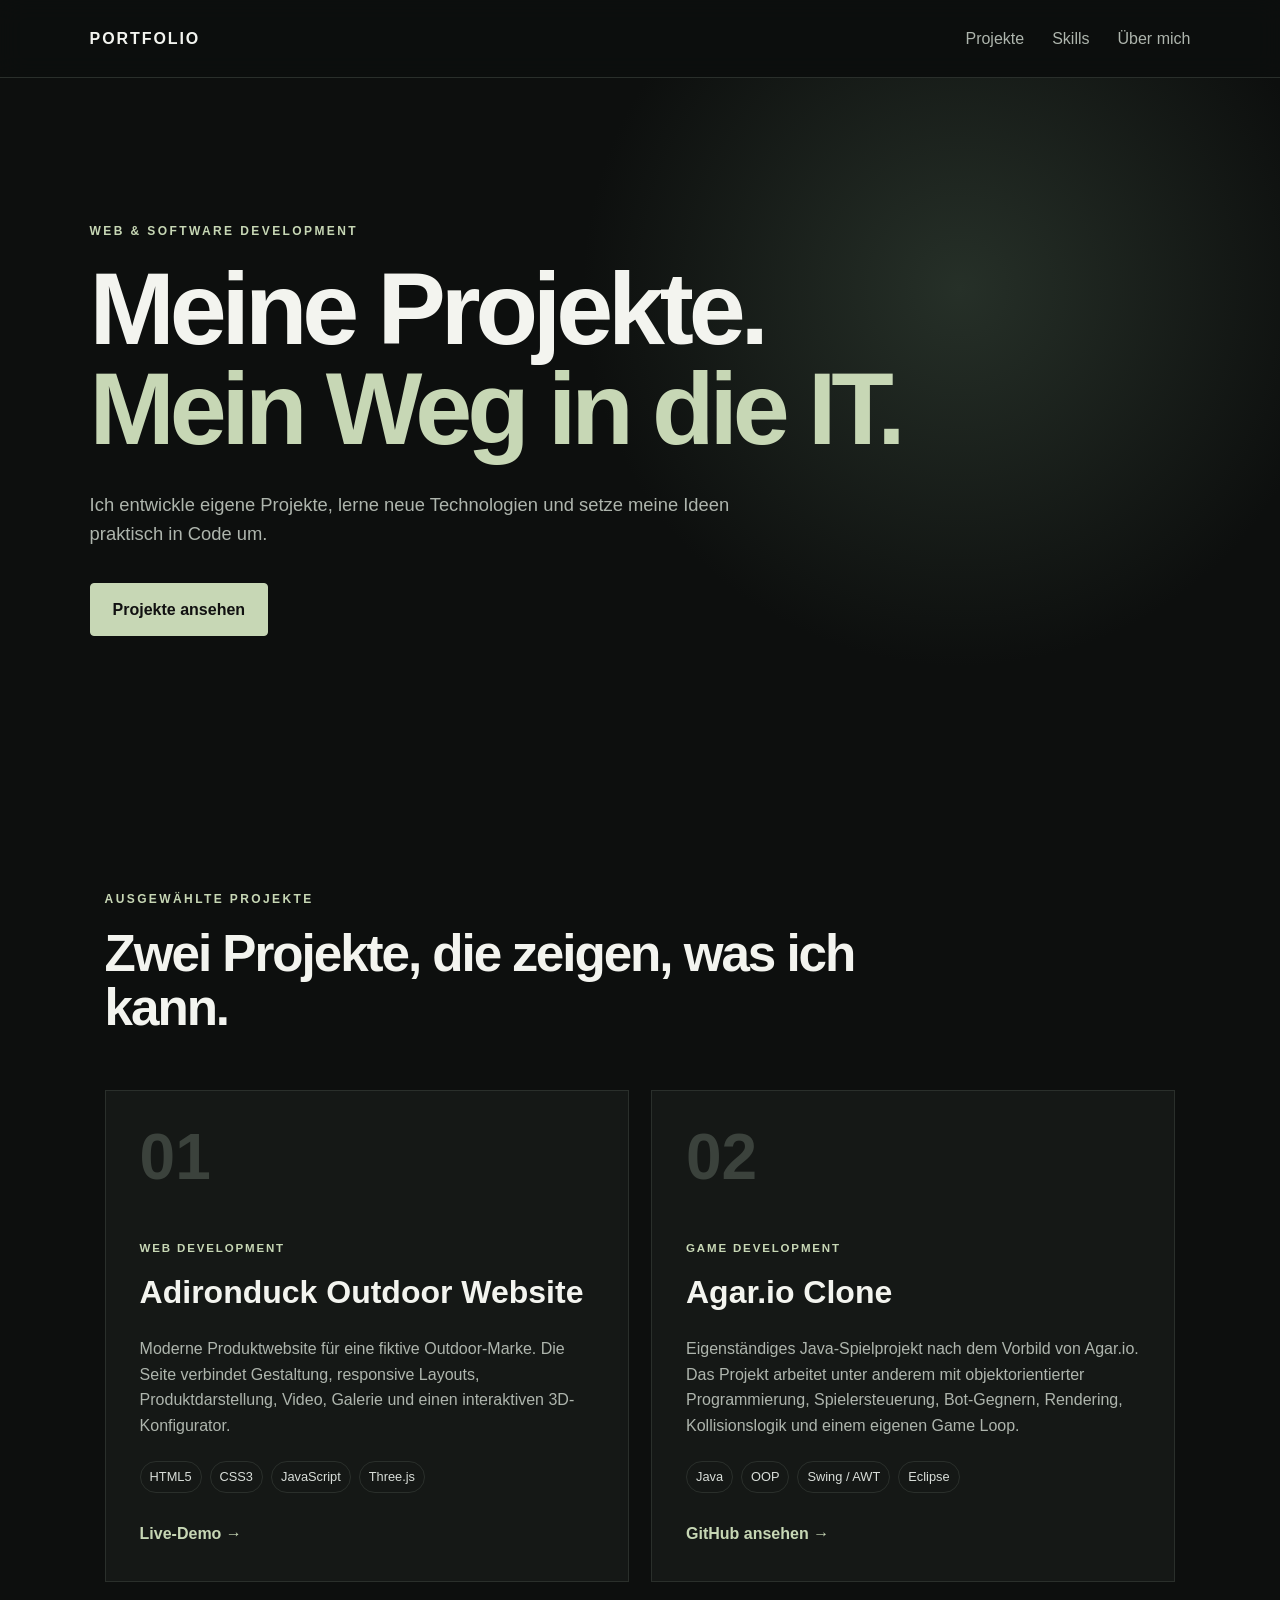
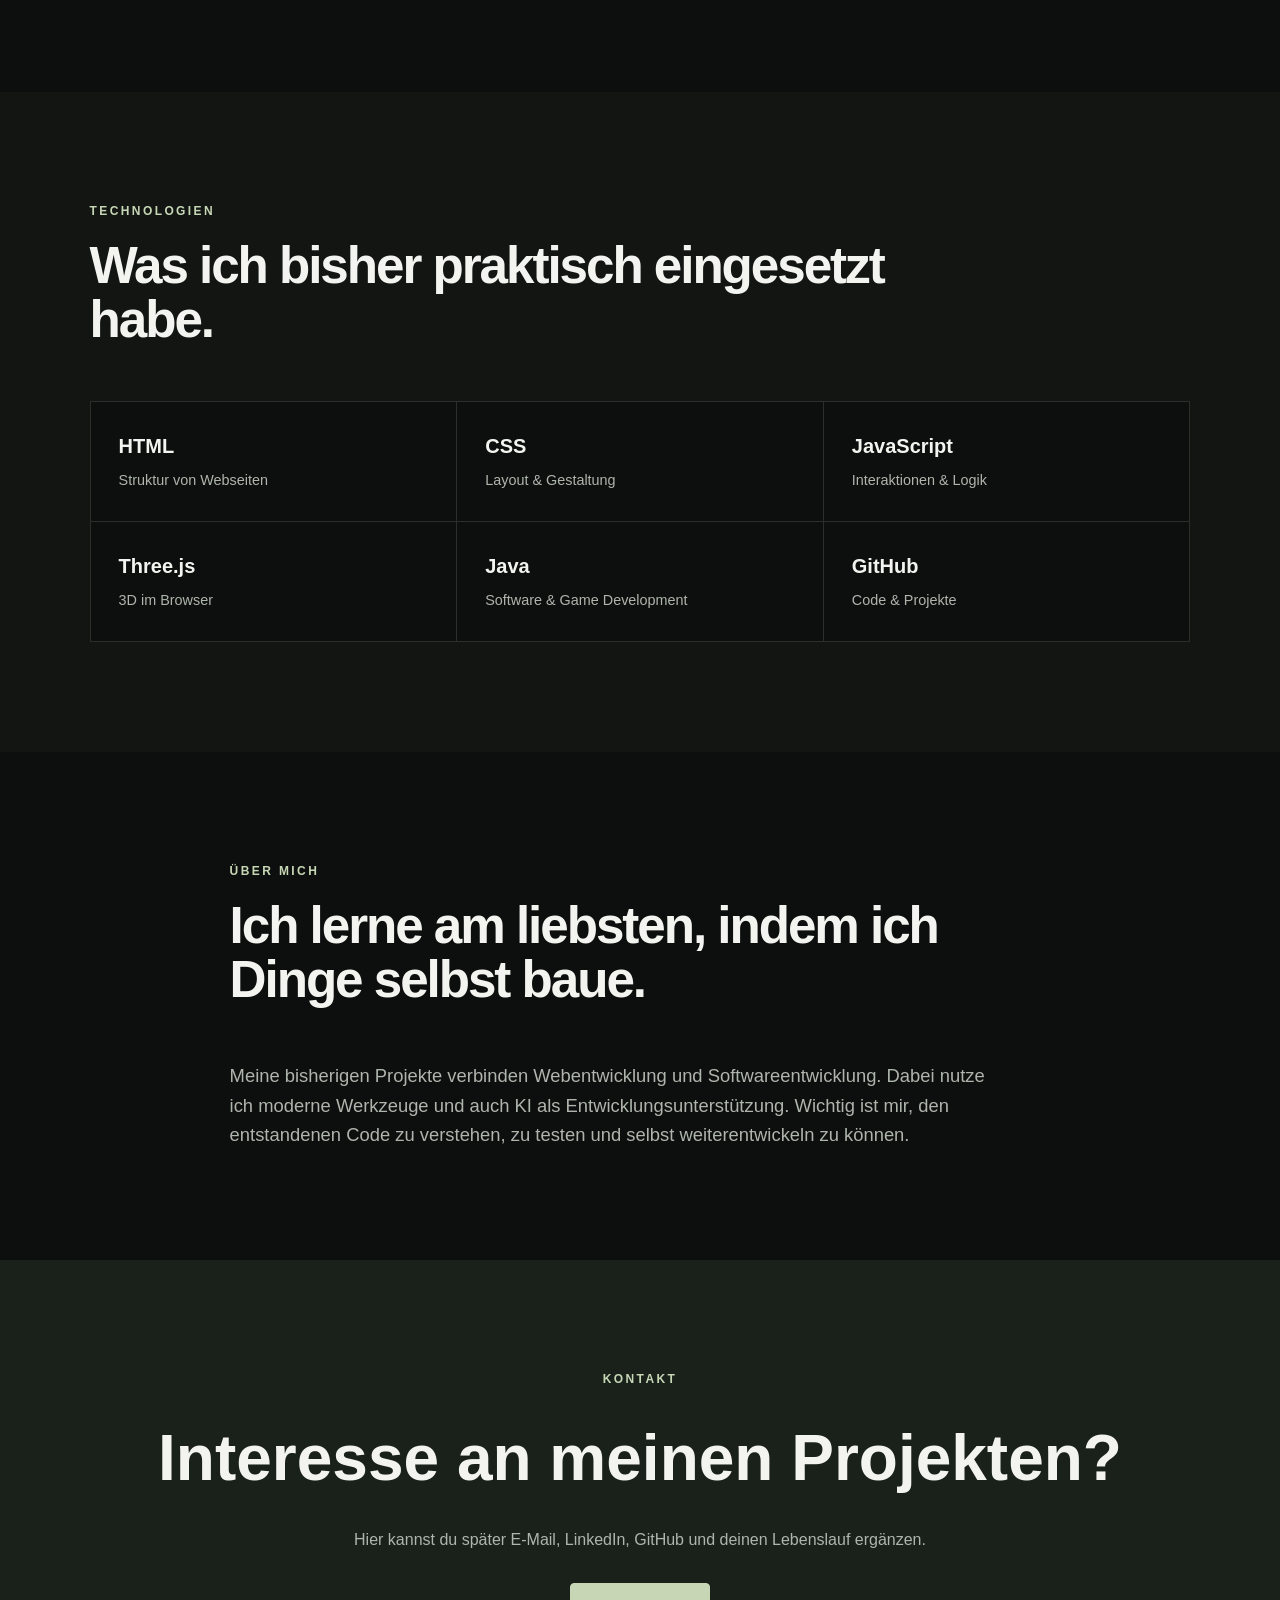
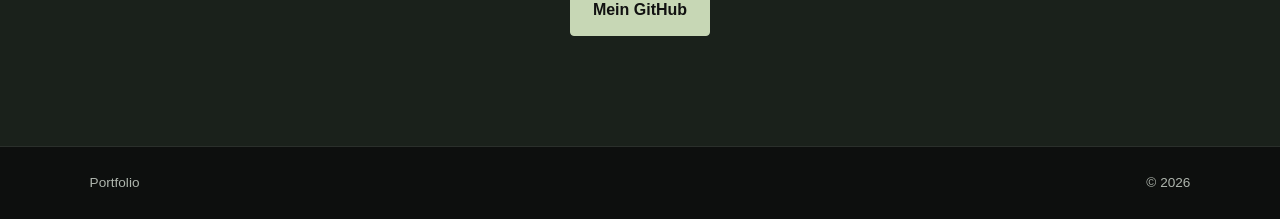
==== index.html @ c7267f71 "Update index.html" ====
<!DOCTYPE html>
<html lang="de">
<head>
<meta charset="UTF-8">
<meta name="viewport" content="width=device-width, initial-scale=1.0">
<title>Portfolio | Web & Software Development</title>
<link rel="stylesheet" href="assets/style.css">
</head>
<body>
<header class="nav">
<a class="logo" href="#">PORTFOLIO</a>
<nav><a href="#projekte">Projekte</a><a href="#skills">Skills</a><a href="#ueber-mich">Über mich</a></nav>
</header>
<main>
<section class="hero">
<div class="hero-inner">
<p class="eyebrow">WEB & SOFTWARE DEVELOPMENT</p>
<h1>Meine Projekte.<br><span>Mein Weg in die IT.</span></h1>
<p class="intro">Ich entwickle eigene Projekte, lerne neue Technologien und setze meine Ideen praktisch in Code um.</p>
<a class="button" href="#projekte">Projekte ansehen</a>
</div>
</section>

<section id="projekte" class="section">
<p class="eyebrow">AUSGEWÄHLTE PROJEKTE</p>
<h2>Zwei Projekte, die zeigen, was ich kann.</h2>
<div class="projects">
<article class="project">
<div class="project-number">01</div>
<div class="project-content">
<p class="tag">WEB DEVELOPMENT</p>
<h3>Adironduck Outdoor Website</h3>
<p>Moderne Produktwebsite für eine fiktive Outdoor-Marke. Die Seite verbindet Gestaltung, responsive Layouts, Produktdarstellung, Video, Galerie und einen interaktiven 3D-Konfigurator.</p>
<div class="tech"><span>HTML5</span><span>CSS3</span><span>JavaScript</span><span>Three.js</span></div>
<a class="text-link" href="https://prograninogit.github.io/adirondack-site/" target="_blank" rel="noopener">Live-Demo →</a>
</div>
</article>

<article class="project">
<div class="project-number">02</div>
<div class="project-content">
<p class="tag">GAME DEVELOPMENT</p>
<h3>Agar.io Clone</h3>
<p>Eigenständiges Java-Spielprojekt nach dem Vorbild von Agar.io. Das Projekt arbeitet unter anderem mit objektorientierter Programmierung, Spielersteuerung, Bot-Gegnern, Rendering, Kollisionslogik und einem eigenen Game Loop.</p>
<div class="tech"><span>Java</span><span>OOP</span><span>Swing / AWT</span><span>Eclipse</span></div>
<a class="text-link" href="https://github.com/PrograNinoGit/Agar.io-KLon" target="_blank" rel="noopener">GitHub ansehen →</a>
</div>
</article>
</div>
</section>

<section id="skills" class="section light">
<p class="eyebrow">TECHNOLOGIEN</p>
<h2>Was ich bisher praktisch eingesetzt habe.</h2>
<div class="skills">
<div><strong>HTML</strong><span>Struktur von Webseiten</span></div>
<div><strong>CSS</strong><span>Layout & Gestaltung</span></div>
<div><strong>JavaScript</strong><span>Interaktionen & Logik</span></div>
<div><strong>Three.js</strong><span>3D im Browser</span></div>
<div><strong>Java</strong><span>Software & Game Development</span></div>
<div><strong>GitHub</strong><span>Code & Projekte</span></div>
</div>
</section>

<section id="ueber-mich" class="section about">
<p class="eyebrow">ÜBER MICH</p>
<h2>Ich lerne am liebsten, indem ich Dinge selbst baue.</h2>
<p>Meine bisherigen Projekte verbinden Webentwicklung und Softwareentwicklung. Dabei nutze ich moderne Werkzeuge und auch KI als Entwicklungsunterstützung. Wichtig ist mir, den entstandenen Code zu verstehen, zu testen und selbst weiterentwickeln zu können.</p>
</section>

<section class="contact">
<p class="eyebrow">KONTAKT</p>
<h2>Interesse an meinen Projekten?</h2>
<p>Hier kannst du später E-Mail, LinkedIn, GitHub und deinen Lebenslauf ergänzen.</p>
<a class="button" href="https://github.com/PrograNinoGit/Agar.io-KLon" target="_blank" rel="noopener">Mein GitHub</a>
</section>
</main>
<footer><span>Portfolio</span><span>© 2026</span></footer>
</body>
</html>
---- assets/style.css ----
*{box-sizing:border-box;margin:0;padding:0}
:root{--bg:#0d0f0e;--card:#151816;--text:#f3f4ef;--muted:#aeb5ad;--line:#2a2f2b;--accent:#c7d7b5}
html{scroll-behavior:smooth}body{font-family:Arial,sans-serif;background:var(--bg);color:var(--text);line-height:1.6}a{color:inherit;text-decoration:none}
.nav{height:78px;padding:0 7%;display:flex;align-items:center;justify-content:space-between;border-bottom:1px solid var(--line);position:sticky;top:0;background:rgba(13,15,14,.92);backdrop-filter:blur(12px);z-index:10}.logo{font-weight:800;letter-spacing:.12em}.nav nav{display:flex;gap:28px;color:var(--muted)}.nav nav a:hover{color:var(--text)}
.hero{min-height:78vh;display:flex;align-items:center;padding:100px 7%;background:radial-gradient(circle at 75% 30%,#263028 0,transparent 35%),var(--bg)}.hero-inner{max-width:900px}.eyebrow{font-size:.75rem;letter-spacing:.2em;color:var(--accent);font-weight:700;margin-bottom:18px}
h1{font-size:clamp(3rem,8vw,7rem);line-height:.98;letter-spacing:-.05em;margin-bottom:30px}h1 span{color:var(--accent)}.intro{max-width:650px;color:var(--muted);font-size:1.15rem;margin-bottom:34px}.button{display:inline-block;padding:13px 22px;border:1px solid var(--accent);background:var(--accent);color:#111;font-weight:700;border-radius:4px}.button:hover{opacity:.88}
.section{padding:110px 7%;max-width:1250px;margin:auto}.section h2{font-size:clamp(2rem,4vw,3.8rem);line-height:1.05;letter-spacing:-.04em;max-width:850px;margin-bottom:55px}.projects{display:grid;grid-template-columns:1fr 1fr;gap:22px}
.project{background:var(--card);border:1px solid var(--line);padding:34px;min-height:440px;display:flex;flex-direction:column;justify-content:space-between}.project:hover{border-color:#586057}.project-number{font-size:4rem;font-weight:800;color:#3b423c;line-height:1}.project-content{margin-top:50px}.tag{font-size:.72rem;letter-spacing:.16em;color:var(--accent);font-weight:700;margin-bottom:10px}.project h3{font-size:2rem;margin-bottom:18px}.project p:not(.tag){color:var(--muted);margin-bottom:22px}.tech{display:flex;flex-wrap:wrap;gap:8px;margin-bottom:28px}.tech span{border:1px solid var(--line);padding:5px 9px;border-radius:20px;font-size:.8rem;color:#d9ded9}.text-link{font-weight:700;color:var(--accent)}
.light{background:#121512;max-width:none;padding-left:7%;padding-right:7%}.skills{display:grid;grid-template-columns:repeat(3,1fr);gap:1px;background:var(--line);border:1px solid var(--line)}.skills div{background:var(--bg);padding:28px}.skills strong{display:block;font-size:1.25rem;margin-bottom:5px}.skills span{color:var(--muted);font-size:.9rem}
.about{max-width:1000px}.about p:last-child{color:var(--muted);font-size:1.15rem;max-width:780px}.contact{text-align:center;padding:110px 7%;background:#1a211b}.contact h2{font-size:clamp(2.2rem,5vw,4.5rem);margin-bottom:18px}.contact p:not(.eyebrow){color:var(--muted);margin-bottom:30px}footer{padding:25px 7%;border-top:1px solid var(--line);display:flex;justify-content:space-between;color:var(--muted);font-size:.85rem}
@media(max-width:800px){.nav{padding:0 5%}.nav nav{gap:14px;font-size:.8rem}.hero,.section{padding-left:5%;padding-right:5%}.projects{grid-template-columns:1fr}.skills{grid-template-columns:1fr}.project{min-height:auto}.project-content{margin-top:30px}}
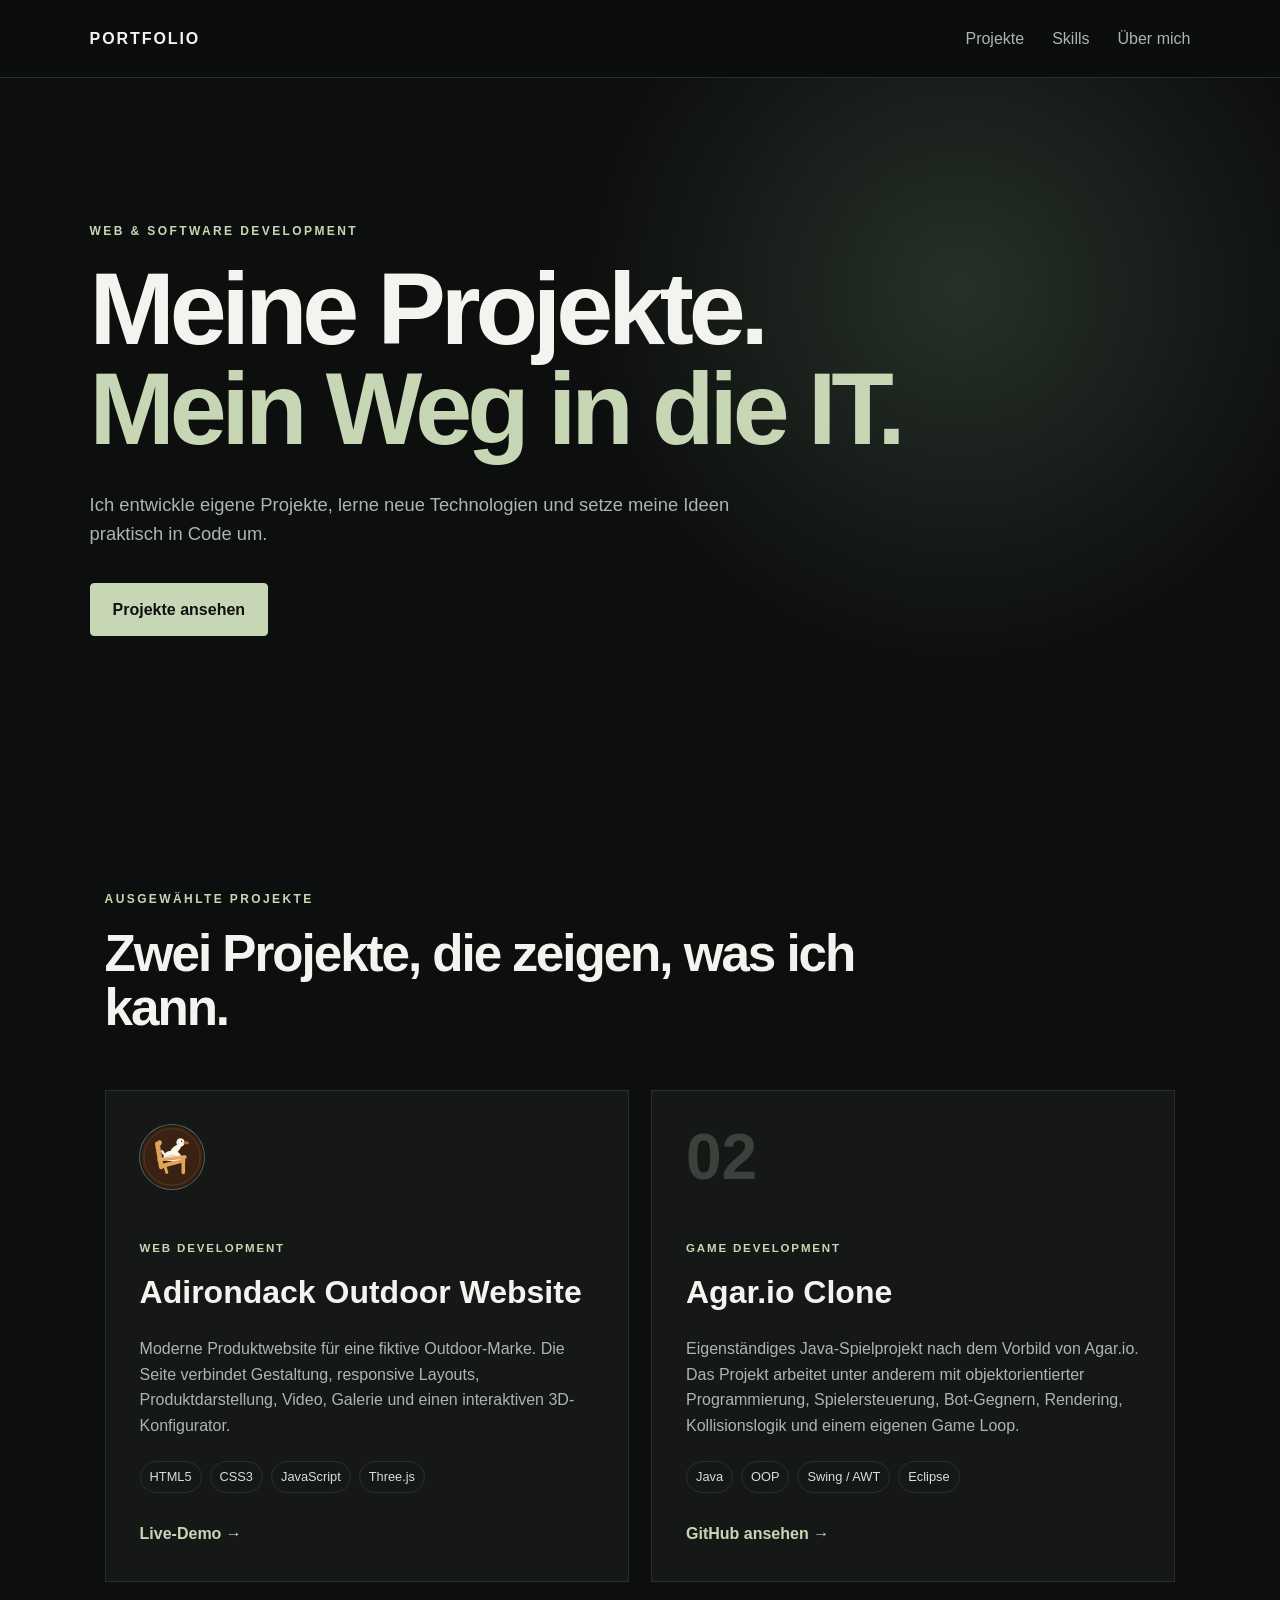
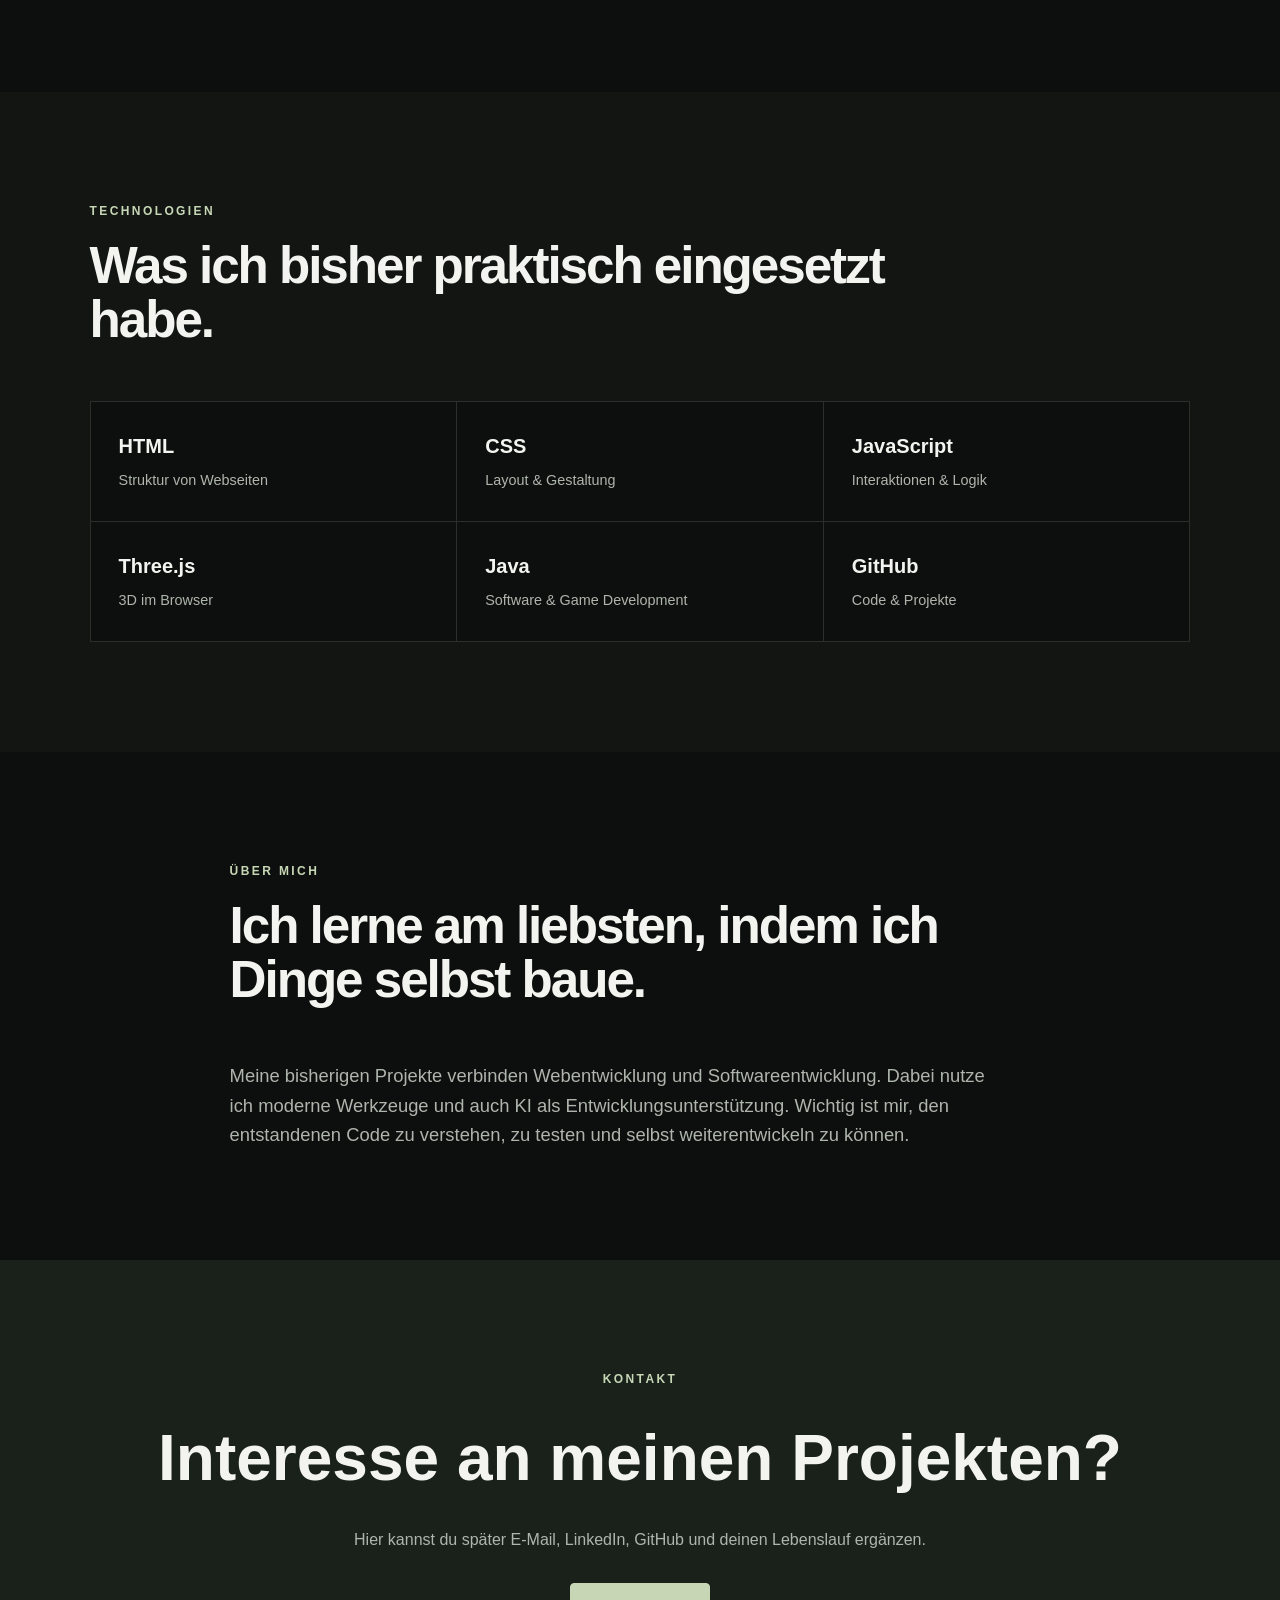
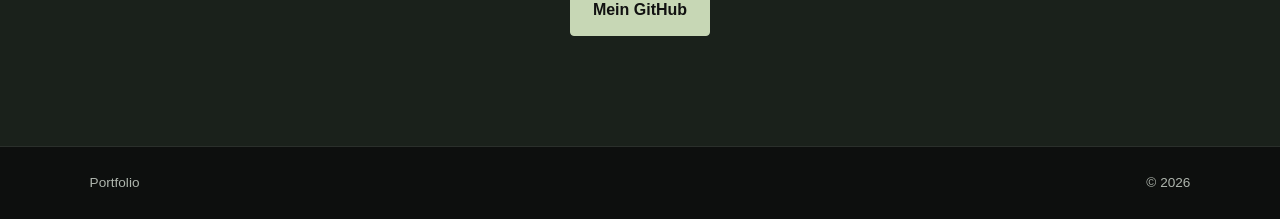
==== commit 16d0faf1: "Html anpassung fürs Logo" ====
--- a/index.html
+++ b/index.html
@@ -26,10 +26,10 @@
 <h2>Zwei Projekte, die zeigen, was ich kann.</h2>
 <div class="projects">
 <article class="project">
-<div class="project-number">01</div>
+<div class="project-number"><img src="assets/logo-icon.svg" alt="Adironduck Logo" width="64" height="64"></div>
 <div class="project-content">
 <p class="tag">WEB DEVELOPMENT</p>
-<h3>Adironduck Outdoor Website</h3>
+<h3>Adirondack Outdoor Website</h3>
 <p>Moderne Produktwebsite für eine fiktive Outdoor-Marke. Die Seite verbindet Gestaltung, responsive Layouts, Produktdarstellung, Video, Galerie und einen interaktiven 3D-Konfigurator.</p>
 <div class="tech"><span>HTML5</span><span>CSS3</span><span>JavaScript</span><span>Three.js</span></div>
 <a class="text-link" href="https://prograninogit.github.io/adirondack-site/" target="_blank" rel="noopener">Live-Demo →</a>
@@ -77,4 +77,4 @@
 </main>
 <footer><span>Portfolio</span><span>© 2026</span></footer>
 </body>
-</html>
+</html>
--- a/assets/style.css
+++ b/assets/style.css
@@ -8,4 +8,12 @@
 .project{background:var(--card);border:1px solid var(--line);padding:34px;min-height:440px;display:flex;flex-direction:column;justify-content:space-between}.project:hover{border-color:#586057}.project-number{font-size:4rem;font-weight:800;color:#3b423c;line-height:1}.project-content{margin-top:50px}.tag{font-size:.72rem;letter-spacing:.16em;color:var(--accent);font-weight:700;margin-bottom:10px}.project h3{font-size:2rem;margin-bottom:18px}.project p:not(.tag){color:var(--muted);margin-bottom:22px}.tech{display:flex;flex-wrap:wrap;gap:8px;margin-bottom:28px}.tech span{border:1px solid var(--line);padding:5px 9px;border-radius:20px;font-size:.8rem;color:#d9ded9}.text-link{font-weight:700;color:var(--accent)}
 .light{background:#121512;max-width:none;padding-left:7%;padding-right:7%}.skills{display:grid;grid-template-columns:repeat(3,1fr);gap:1px;background:var(--line);border:1px solid var(--line)}.skills div{background:var(--bg);padding:28px}.skills strong{display:block;font-size:1.25rem;margin-bottom:5px}.skills span{color:var(--muted);font-size:.9rem}
 .about{max-width:1000px}.about p:last-child{color:var(--muted);font-size:1.15rem;max-width:780px}.contact{text-align:center;padding:110px 7%;background:#1a211b}.contact h2{font-size:clamp(2.2rem,5vw,4.5rem);margin-bottom:18px}.contact p:not(.eyebrow){color:var(--muted);margin-bottom:30px}footer{padding:25px 7%;border-top:1px solid var(--line);display:flex;justify-content:space-between;color:var(--muted);font-size:.85rem}
-@media(max-width:800px){.nav{padding:0 5%}.nav nav{gap:14px;font-size:.8rem}.hero,.section{padding-left:5%;padding-right:5%}.projects{grid-template-columns:1fr}.skills{grid-template-columns:1fr}.project{min-height:auto}.project-content{margin-top:30px}}+@media(max-width:800px){.nav{padding:0 5%}.nav nav{gap:14px;font-size:.8rem}.hero,.section{padding-left:5%;padding-right:5%}.projects{grid-template-columns:1fr}.skills{grid-template-columns:1fr}.project{min-height:auto}.project-content{margin-top:30px}}.project-number img{
+  display:block;
+  width:64px;
+  height:64px;
+  border-radius:50%;
+  box-shadow:0 0 0 1px #586057;   /* feine Kontur, damit das braune Rund auf dem dunklen Grund nicht verschwindet */
+  transition:transform .3s ease;
+}
+.project:hover .project-number img{transform:scale(1.06)}
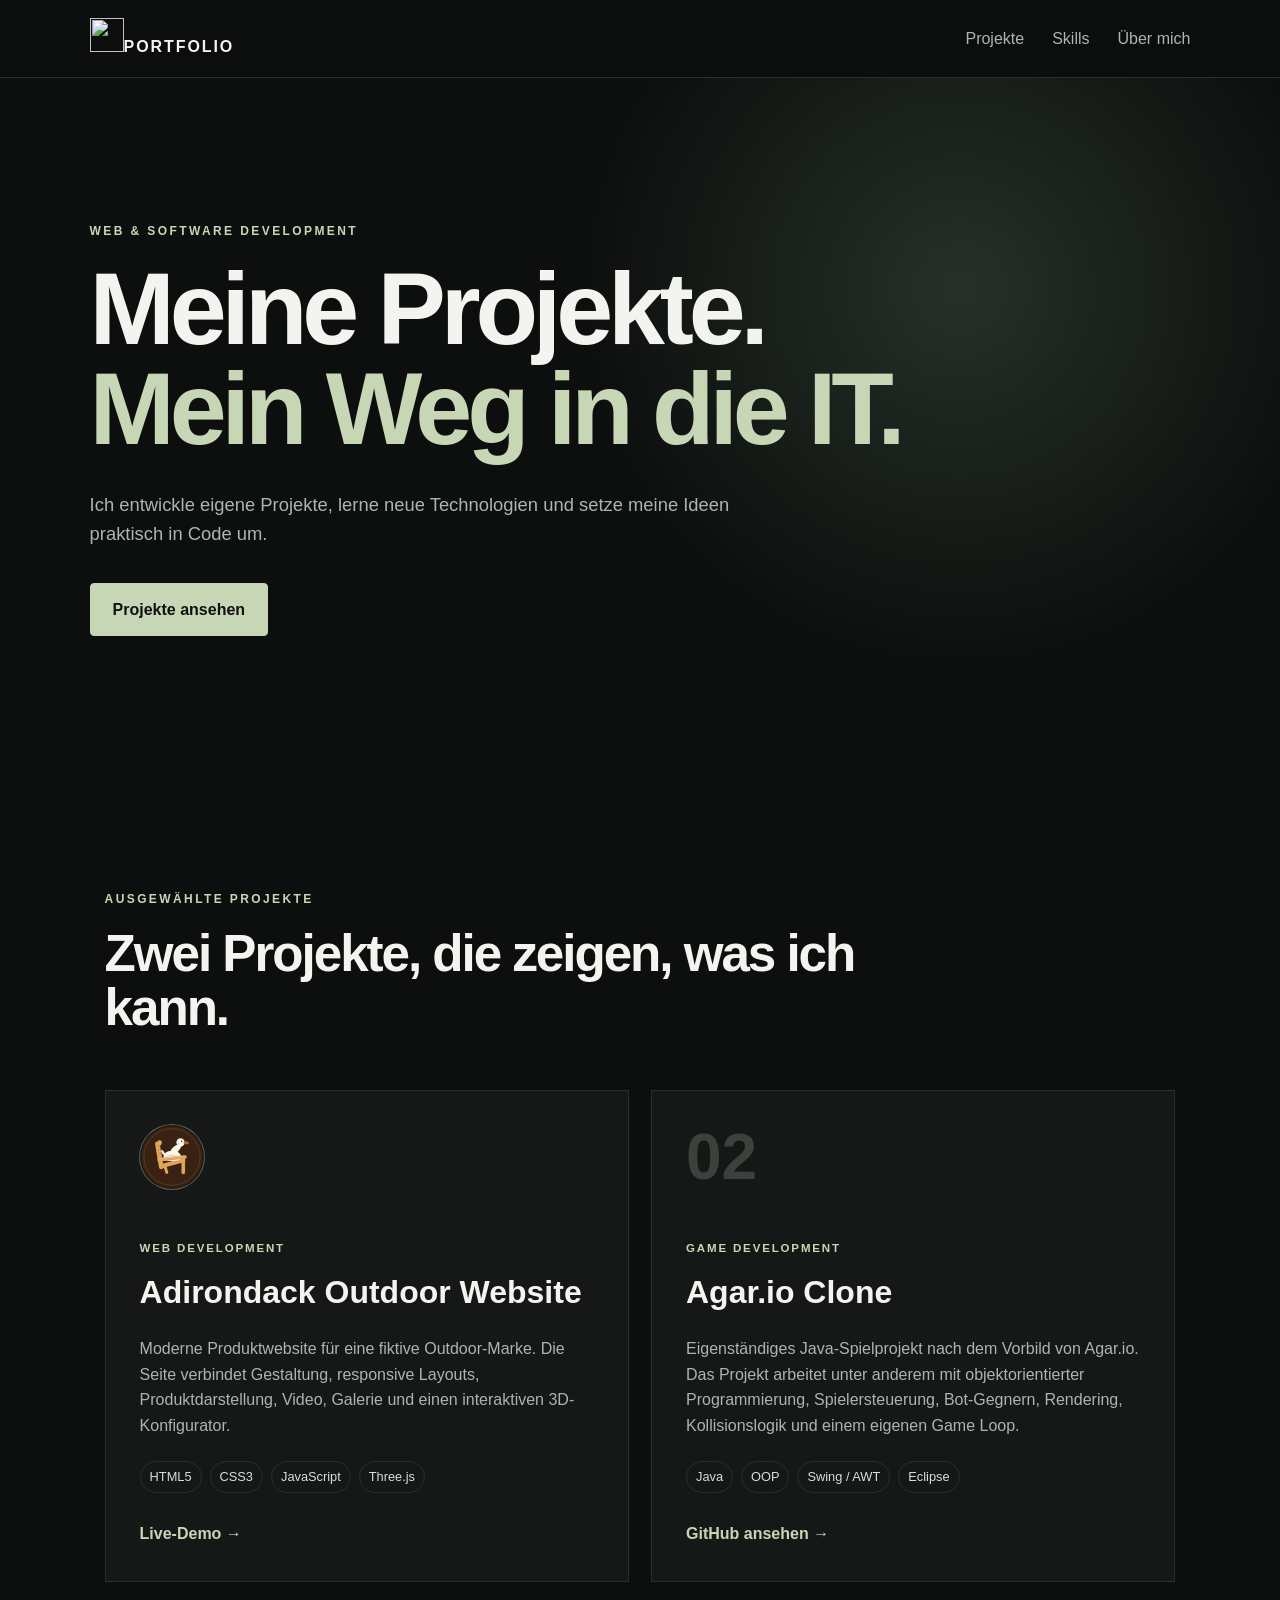
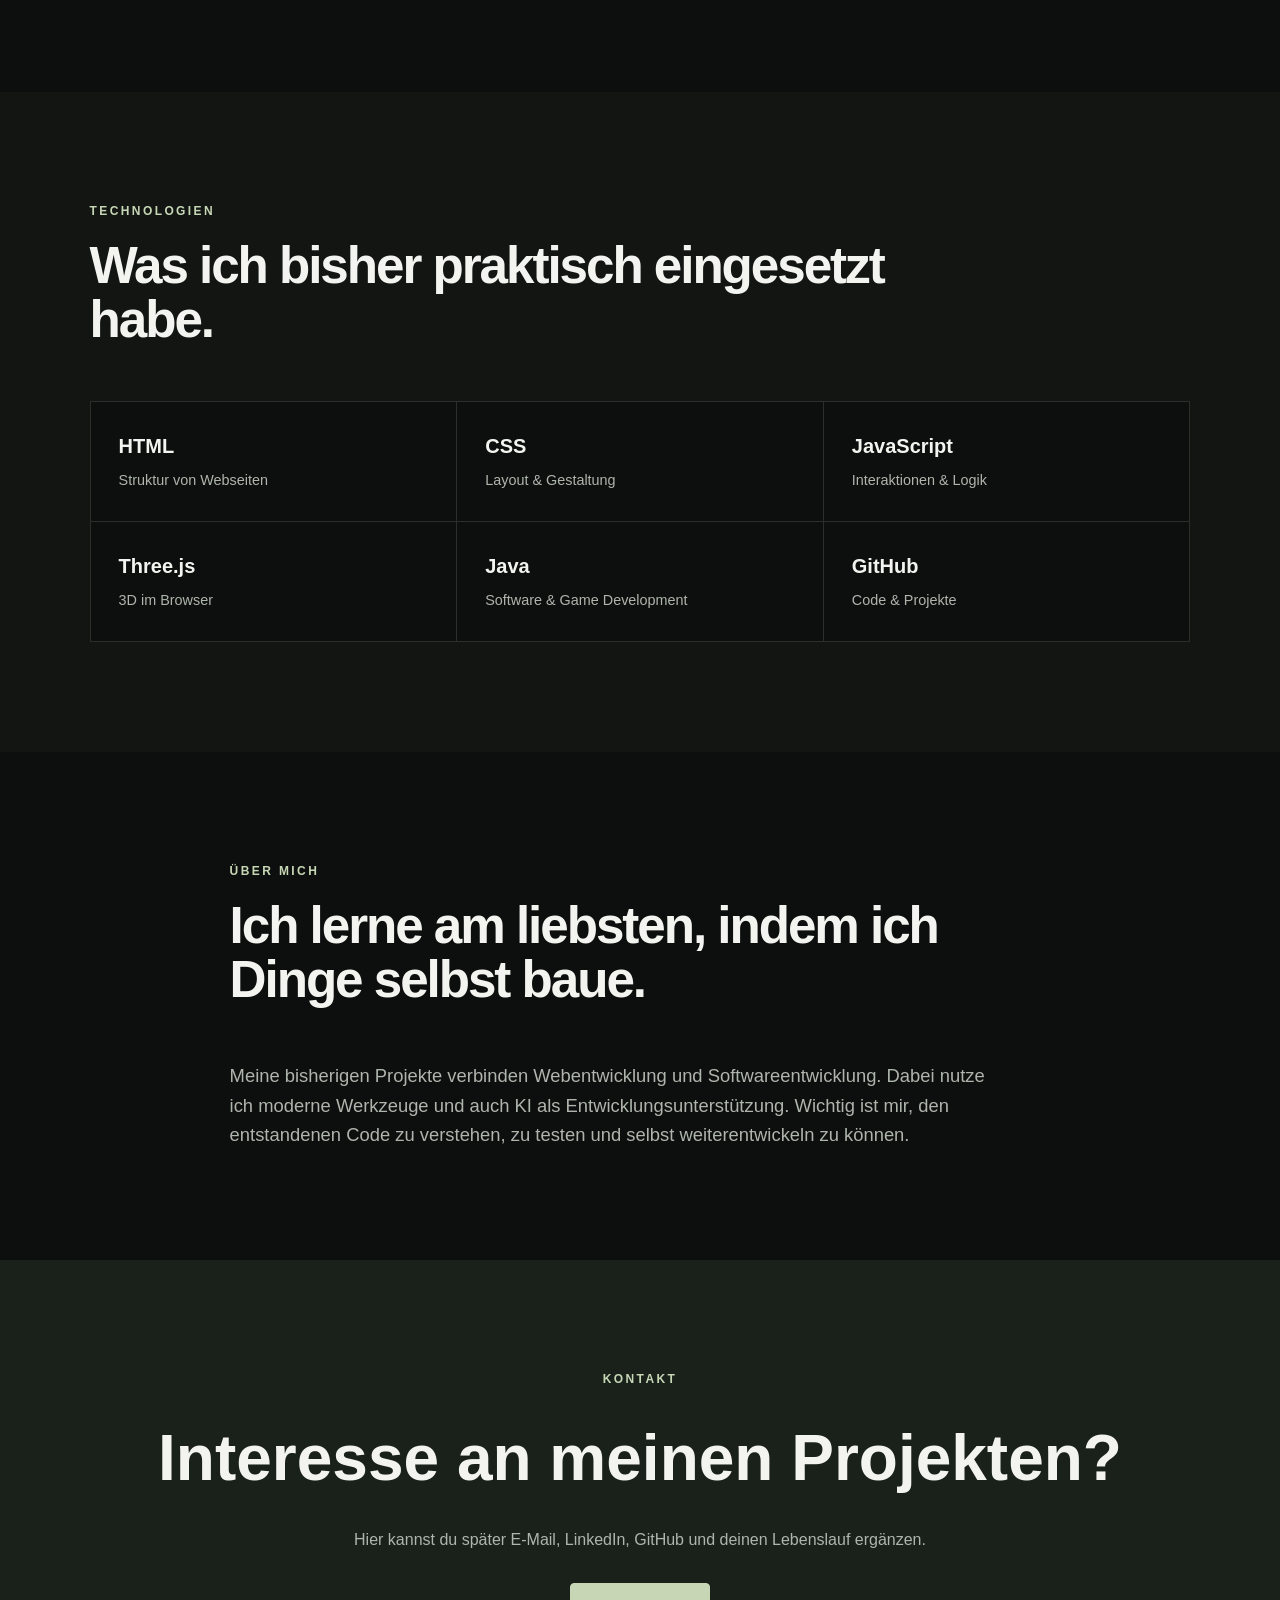
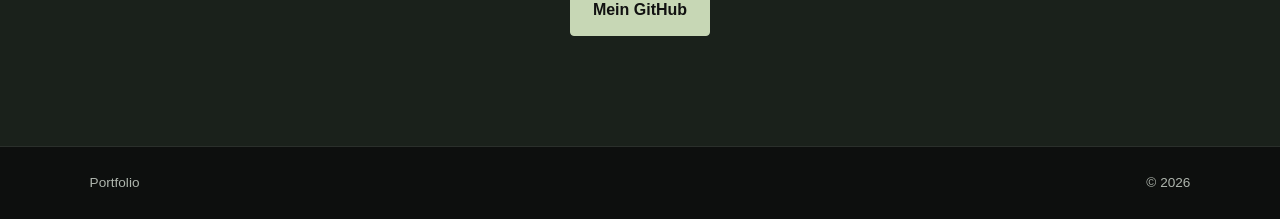
==== commit 52dd8abd: "Logo index fix" ====
--- a/index.html
+++ b/index.html
@@ -4,11 +4,15 @@
 <meta charset="UTF-8">
 <meta name="viewport" content="width=device-width, initial-scale=1.0">
 <title>Portfolio | Web & Software Development</title>
+<meta name="description" content="Portfolio von Nino: Web- und Software-Development mit HTML, CSS, JavaScript, Three.js und Java.">
+<meta name="theme-color" content="#0d0f0e">
+<link rel="icon" href="assets/portfolio-favicon.svg" type="image/svg+xml">
+<link rel="icon" href="assets/portfolio-favicon-32.png" sizes="32x32" type="image/png">
 <link rel="stylesheet" href="assets/style.css">
 </head>
 <body>
 <header class="nav">
-<a class="logo" href="#">PORTFOLIO</a>
+<a class="logo" href="#"><img src="assets/portfolio-logo.svg" alt="" width="34" height="34"><span>PORTFOLIO</span></a>
 <nav><a href="#projekte">Projekte</a><a href="#skills">Skills</a><a href="#ueber-mich">Über mich</a></nav>
 </header>
 <main>
@@ -77,4 +81,4 @@
 </main>
 <footer><span>Portfolio</span><span>© 2026</span></footer>
 </body>
-</html>+</html>
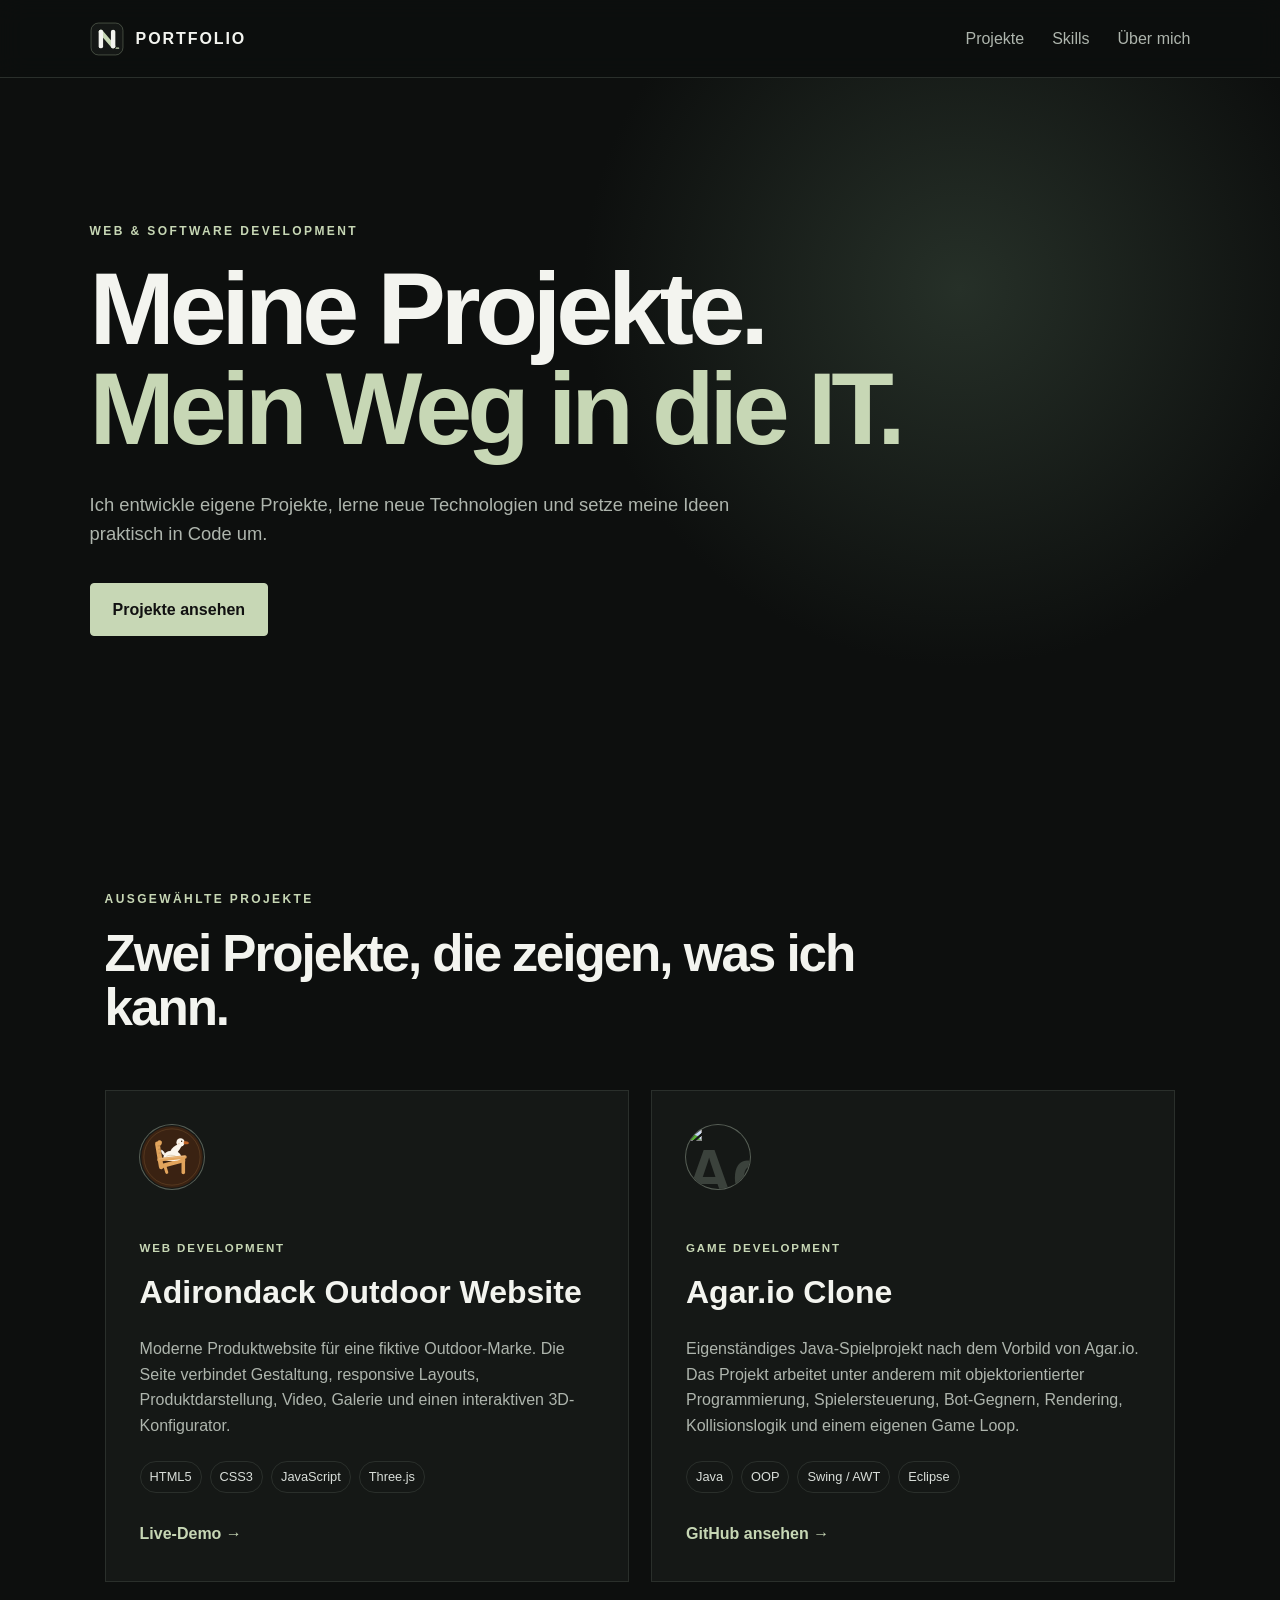
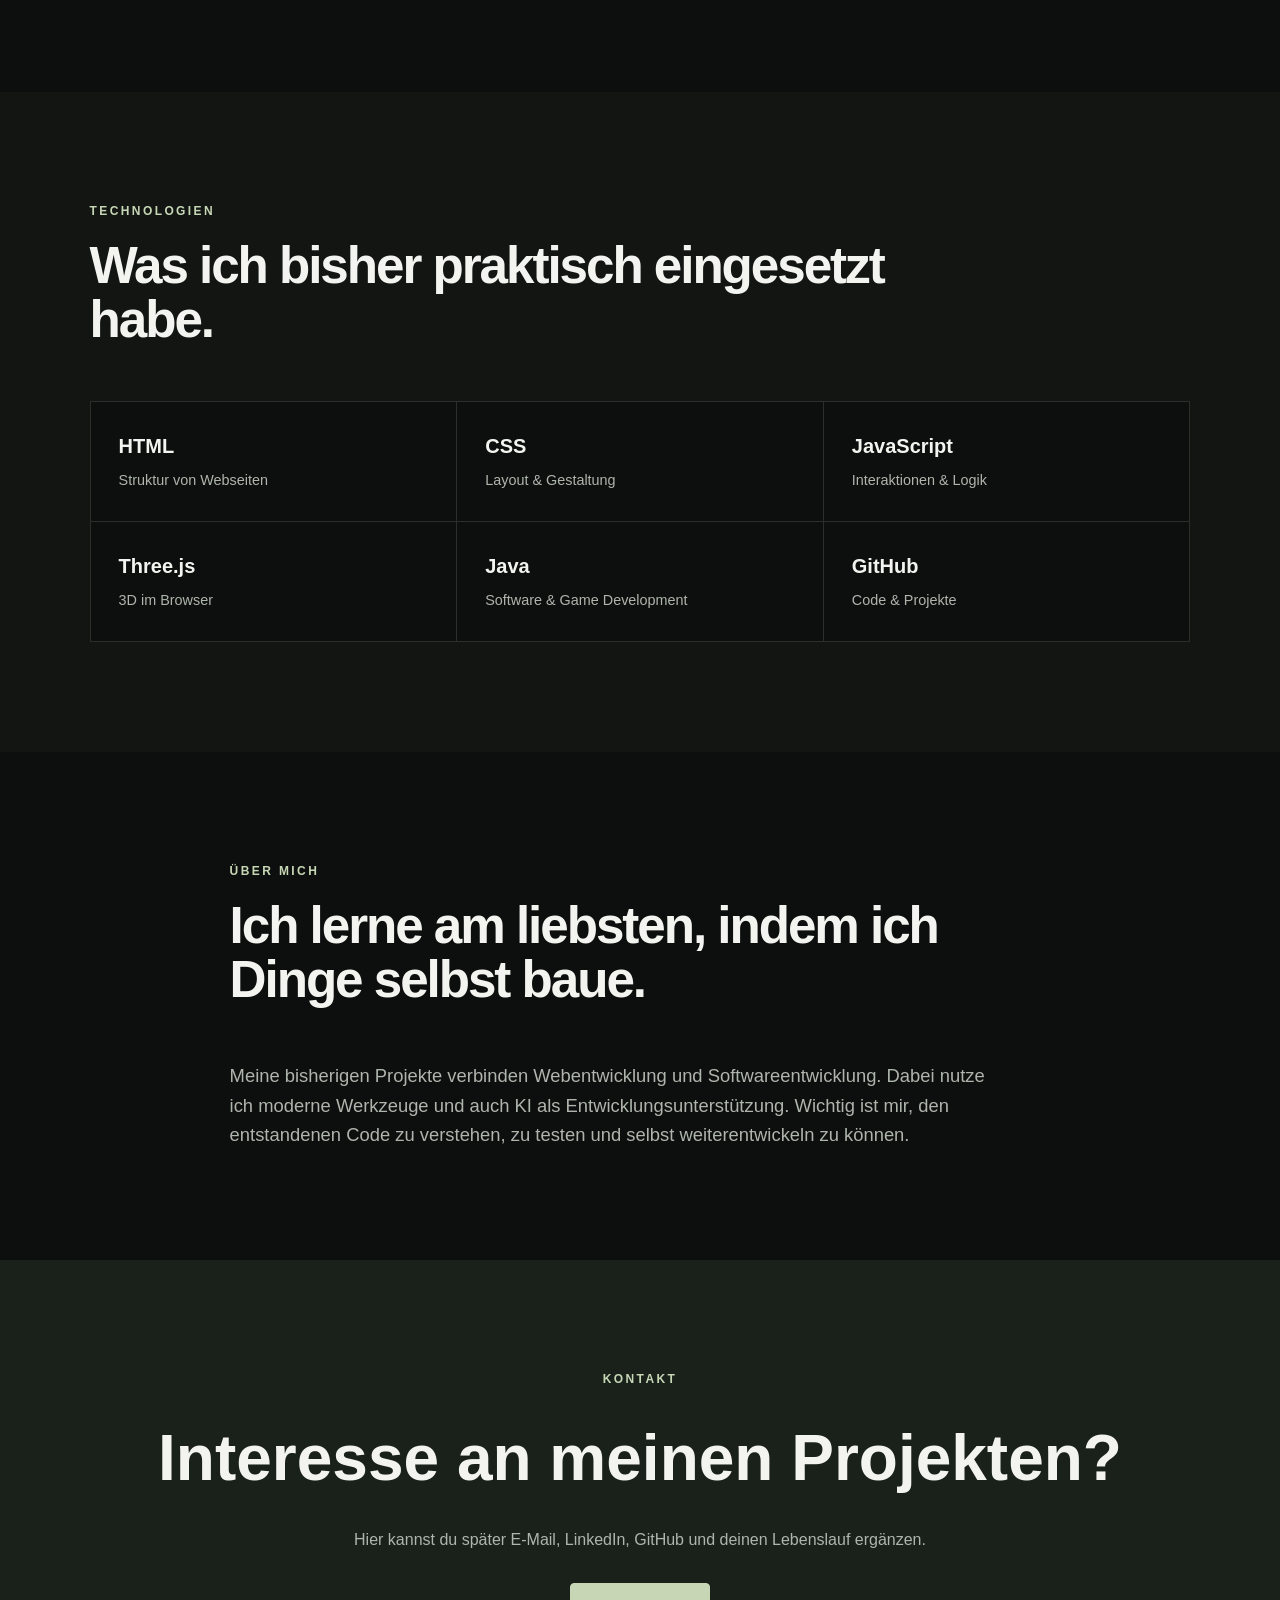
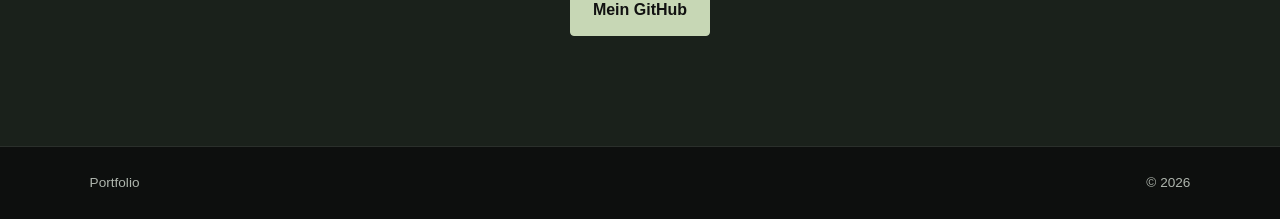
==== commit 5deb9e3d: "agar.io logo" ====
--- a/index.html
+++ b/index.html
@@ -41,7 +41,7 @@
 </article>
 
 <article class="project">
-<div class="project-number">02</div>
+<div class="project-number"><img src="assets/agario-icon.svg" alt="Agar.io Klon Icon" width="64" height="64"></div>
 <div class="project-content">
 <p class="tag">GAME DEVELOPMENT</p>
 <h3>Agar.io Clone</h3>
--- a/assets/style.css
+++ b/assets/style.css
@@ -16,4 +16,5 @@
   box-shadow:0 0 0 1px #586057;   /* feine Kontur, damit das braune Rund auf dem dunklen Grund nicht verschwindet */
   transition:transform .3s ease;
 }
-.project:hover .project-number img{transform:scale(1.06)}+.project:hover .project-number img{transform:scale(1.06)}.logo{display:flex;align-items:center;gap:12px}
+.logo img{width:34px;height:34px;display:block}
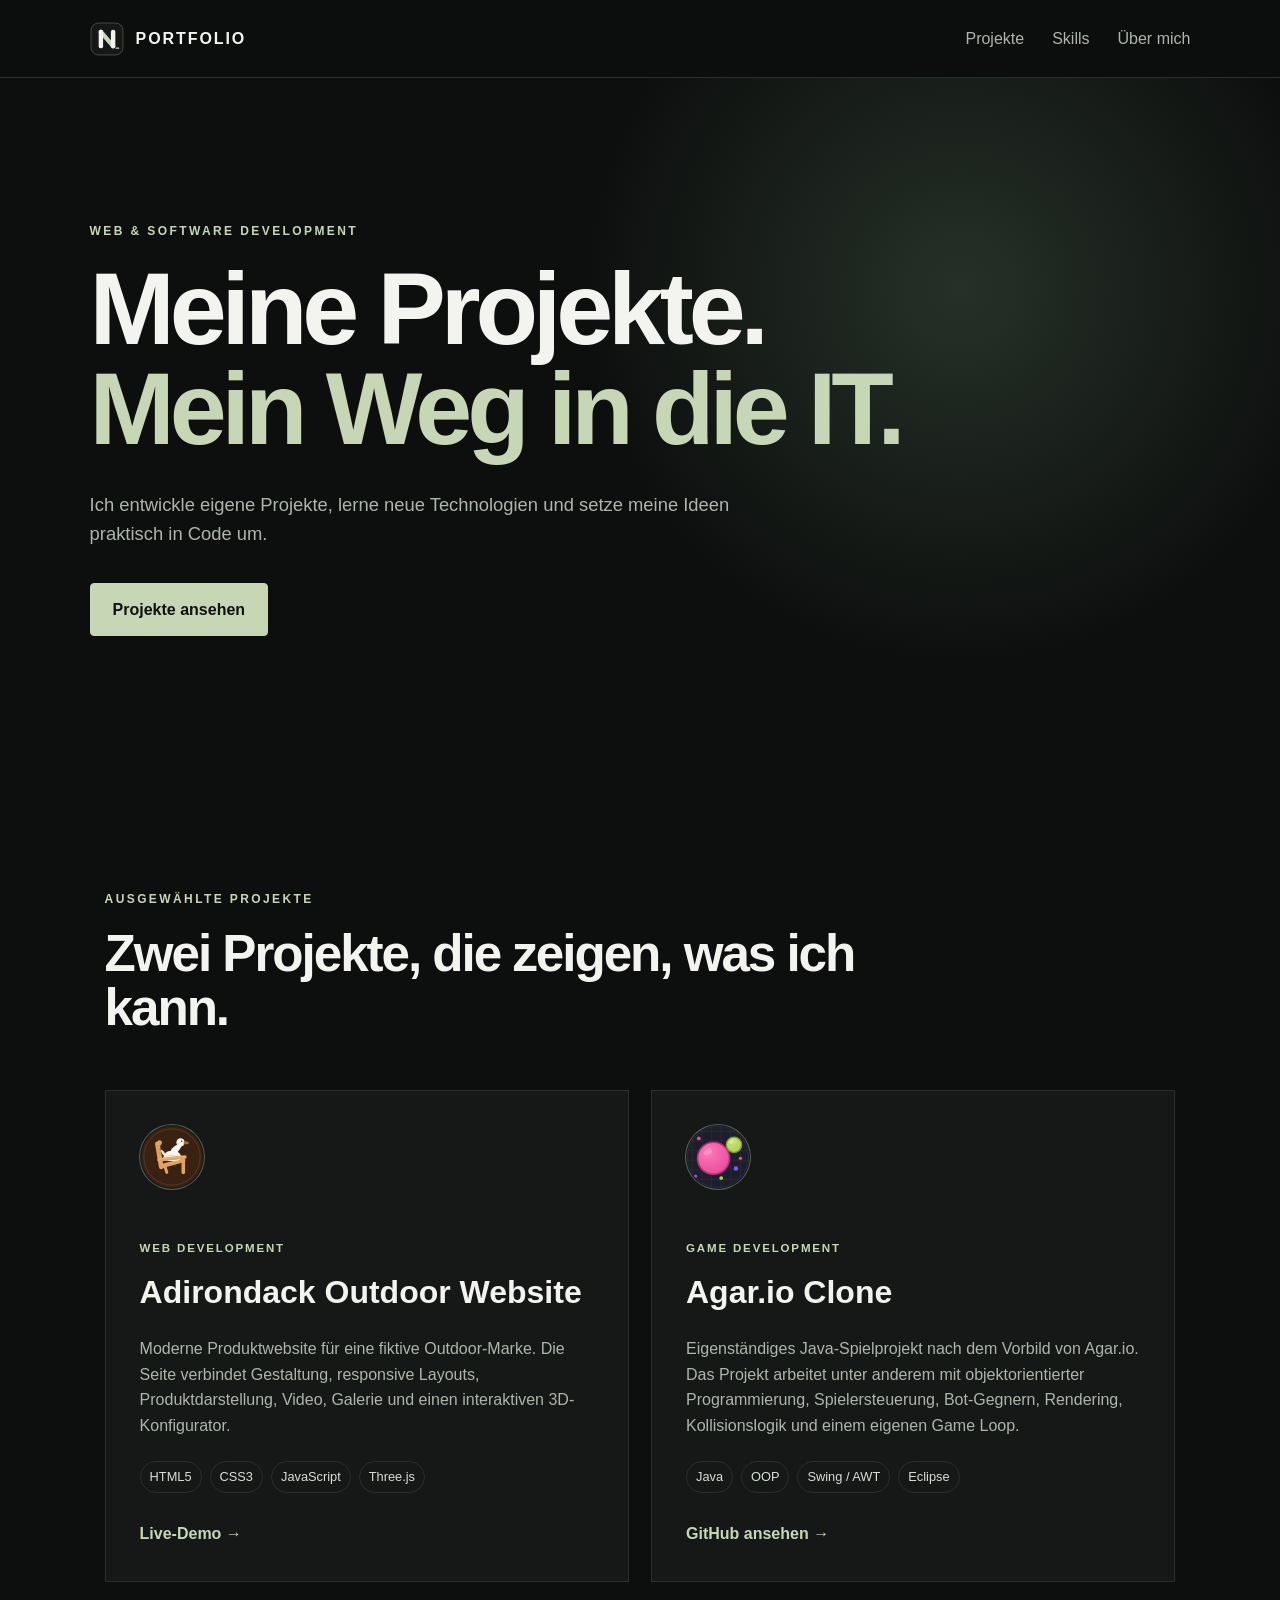
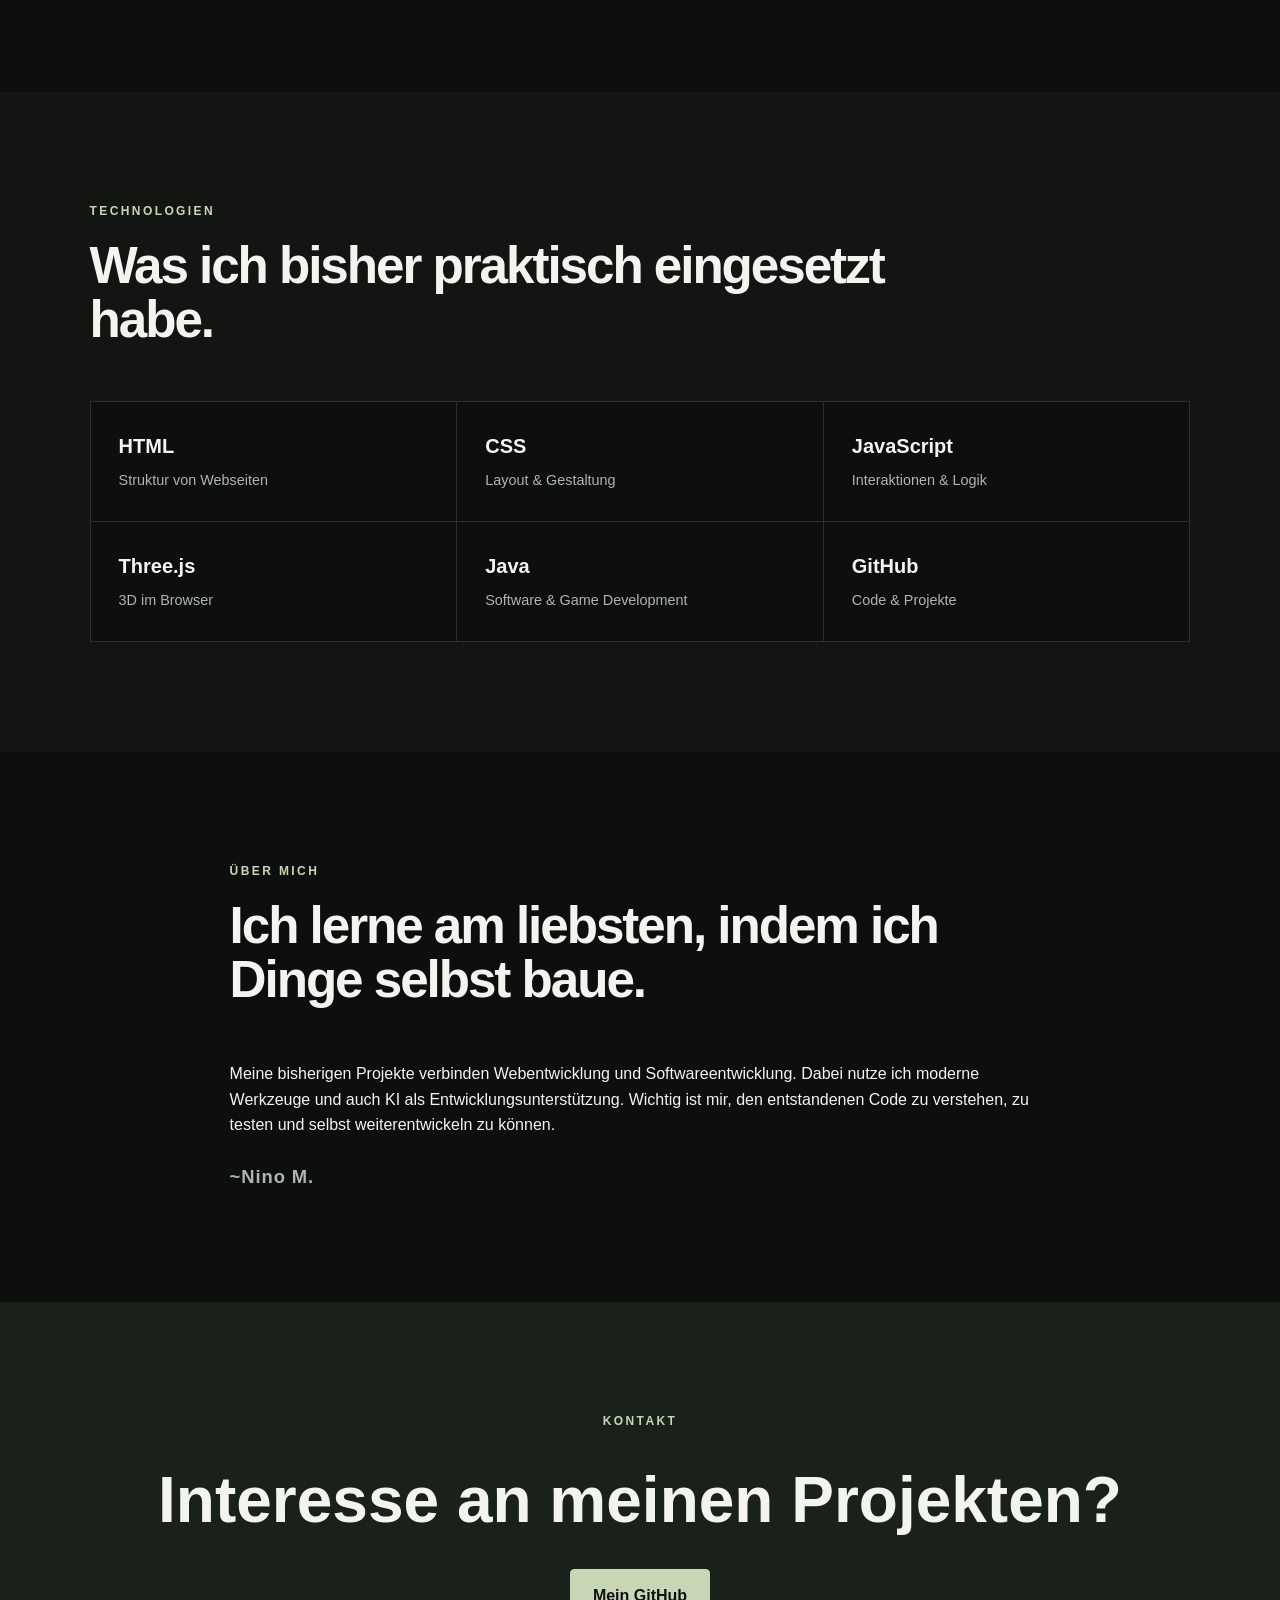
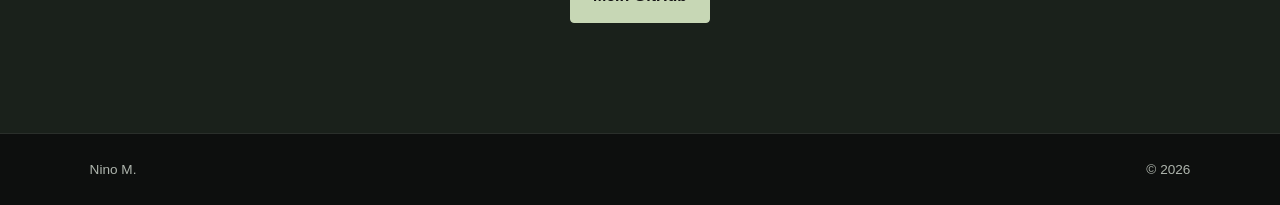
==== commit d7ce9878: "Rename index (7).html to index.html" ====
--- a/index.html
+++ b/index.html
@@ -4,11 +4,20 @@
 <meta charset="UTF-8">
 <meta name="viewport" content="width=device-width, initial-scale=1.0">
 <title>Portfolio | Web & Software Development</title>
-<meta name="description" content="Portfolio von Nino: Web- und Software-Development mit HTML, CSS, JavaScript, Three.js und Java.">
+<meta name="description" content="Portfolio von Nino M.: Web- und Software-Development mit HTML, CSS, JavaScript, Three.js und Java.">
 <meta name="theme-color" content="#0d0f0e">
 <link rel="icon" href="assets/portfolio-favicon.svg" type="image/svg+xml">
 <link rel="icon" href="assets/portfolio-favicon-32.png" sizes="32x32" type="image/png">
 <link rel="stylesheet" href="assets/style.css">
+<style>
+  /* Signatur im "Über mich"-Bereich */
+  .signature {
+    margin-top: 1.5rem;
+    color: #c8d8b8;
+    font-weight: 600;
+    letter-spacing: 0.05em;
+  }
+</style>
 </head>
 <body>
 <header class="nav">
@@ -70,15 +79,15 @@
 <p class="eyebrow">ÜBER MICH</p>
 <h2>Ich lerne am liebsten, indem ich Dinge selbst baue.</h2>
 <p>Meine bisherigen Projekte verbinden Webentwicklung und Softwareentwicklung. Dabei nutze ich moderne Werkzeuge und auch KI als Entwicklungsunterstützung. Wichtig ist mir, den entstandenen Code zu verstehen, zu testen und selbst weiterentwickeln zu können.</p>
+<p class="signature">~Nino M.</p>
 </section>
 
 <section class="contact">
 <p class="eyebrow">KONTAKT</p>
 <h2>Interesse an meinen Projekten?</h2>
-<p>Hier kannst du später E-Mail, LinkedIn, GitHub und deinen Lebenslauf ergänzen.</p>
-<a class="button" href="https://github.com/PrograNinoGit/Agar.io-KLon" target="_blank" rel="noopener">Mein GitHub</a>
+<a class="button" href="https://github.com/PrograNinoGit" target="_blank" rel="noopener">Mein GitHub</a>
 </section>
 </main>
-<footer><span>Portfolio</span><span>© 2026</span></footer>
+<footer><span>Nino M.</span><span>© 2026</span></footer>
 </body>
 </html>
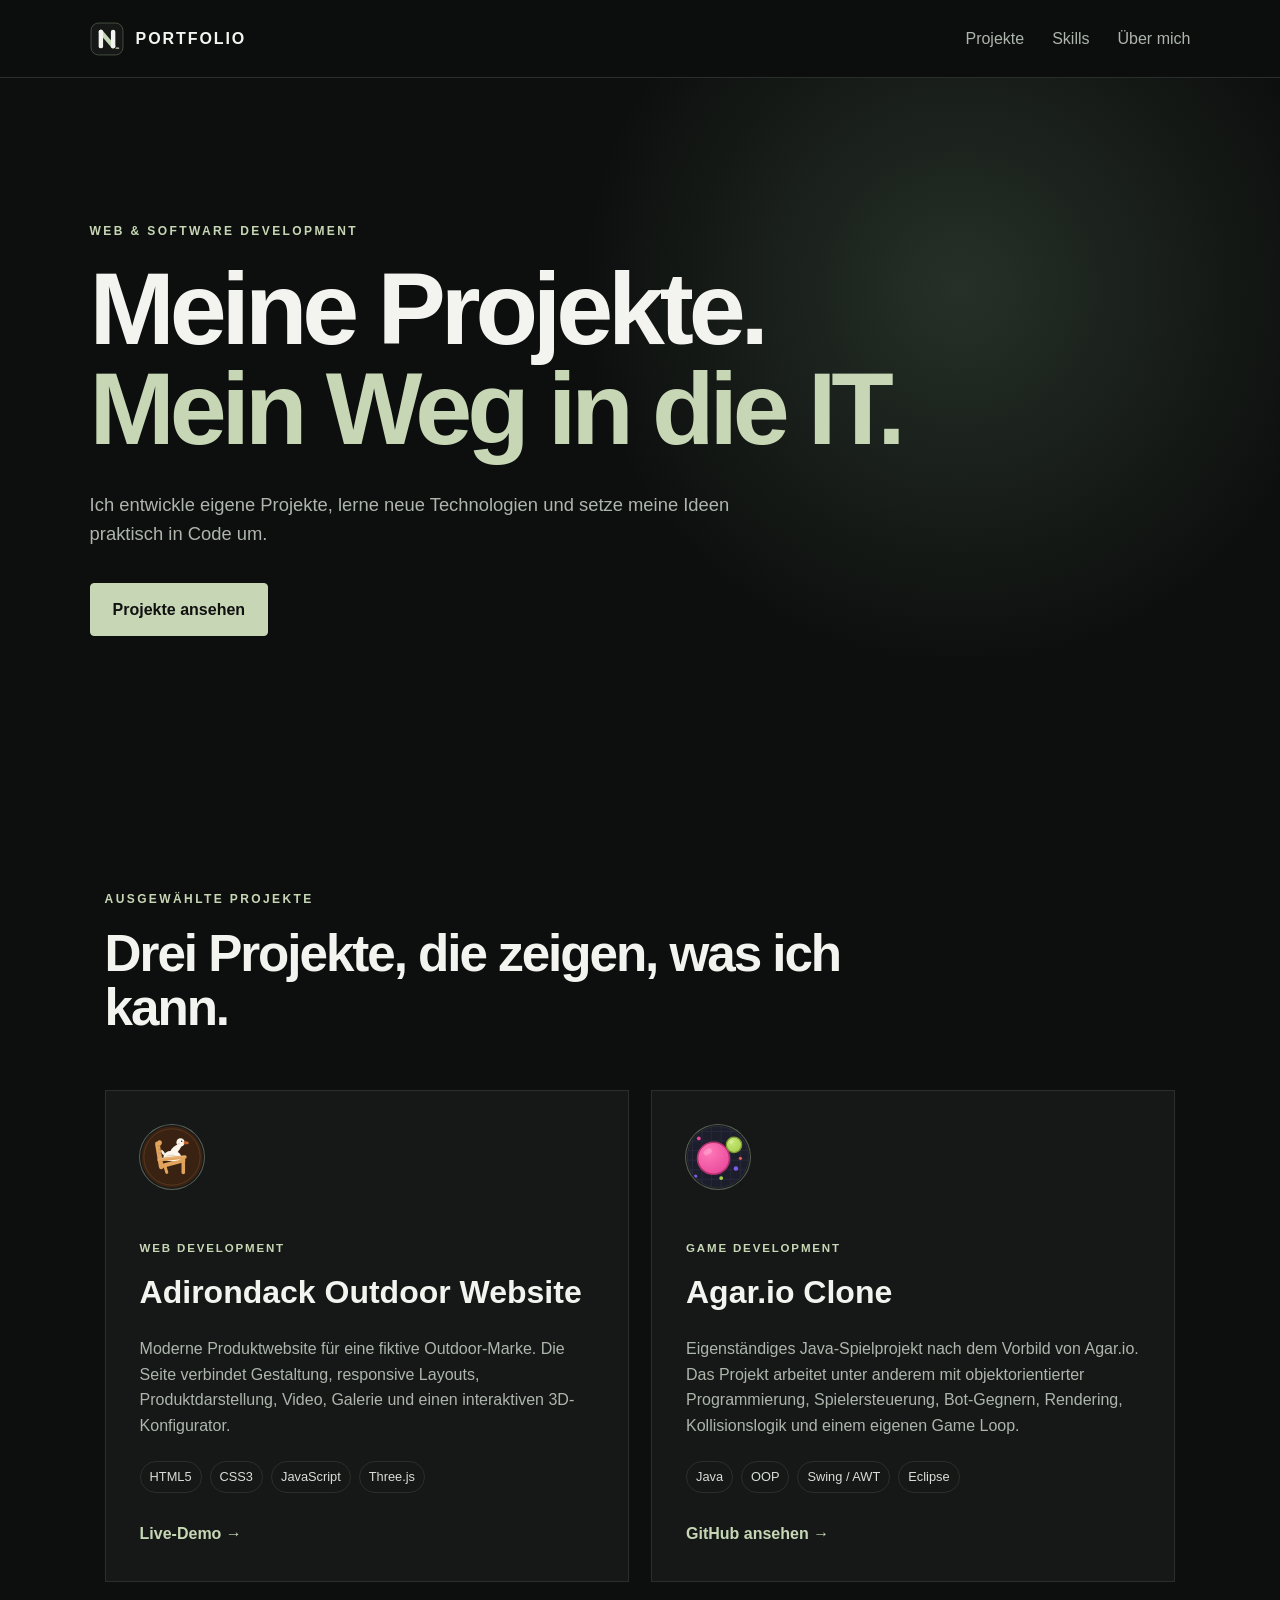
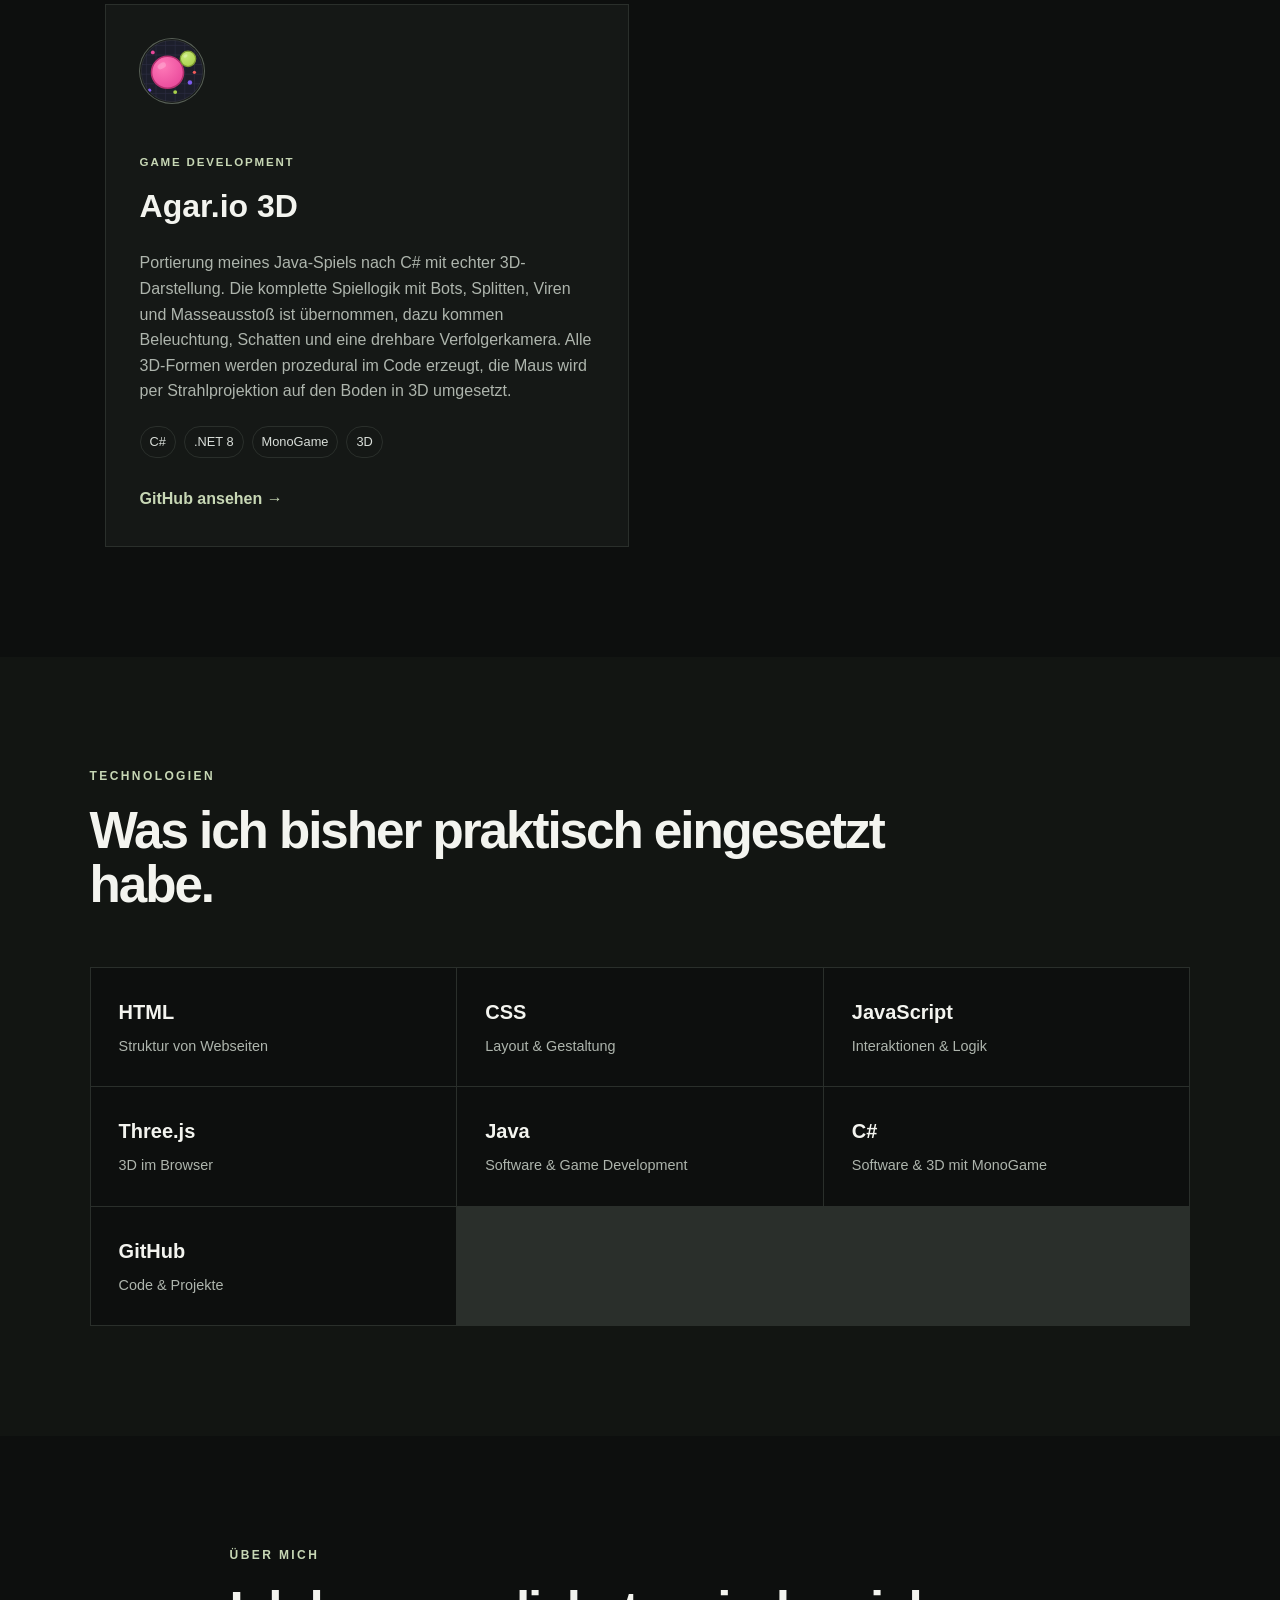
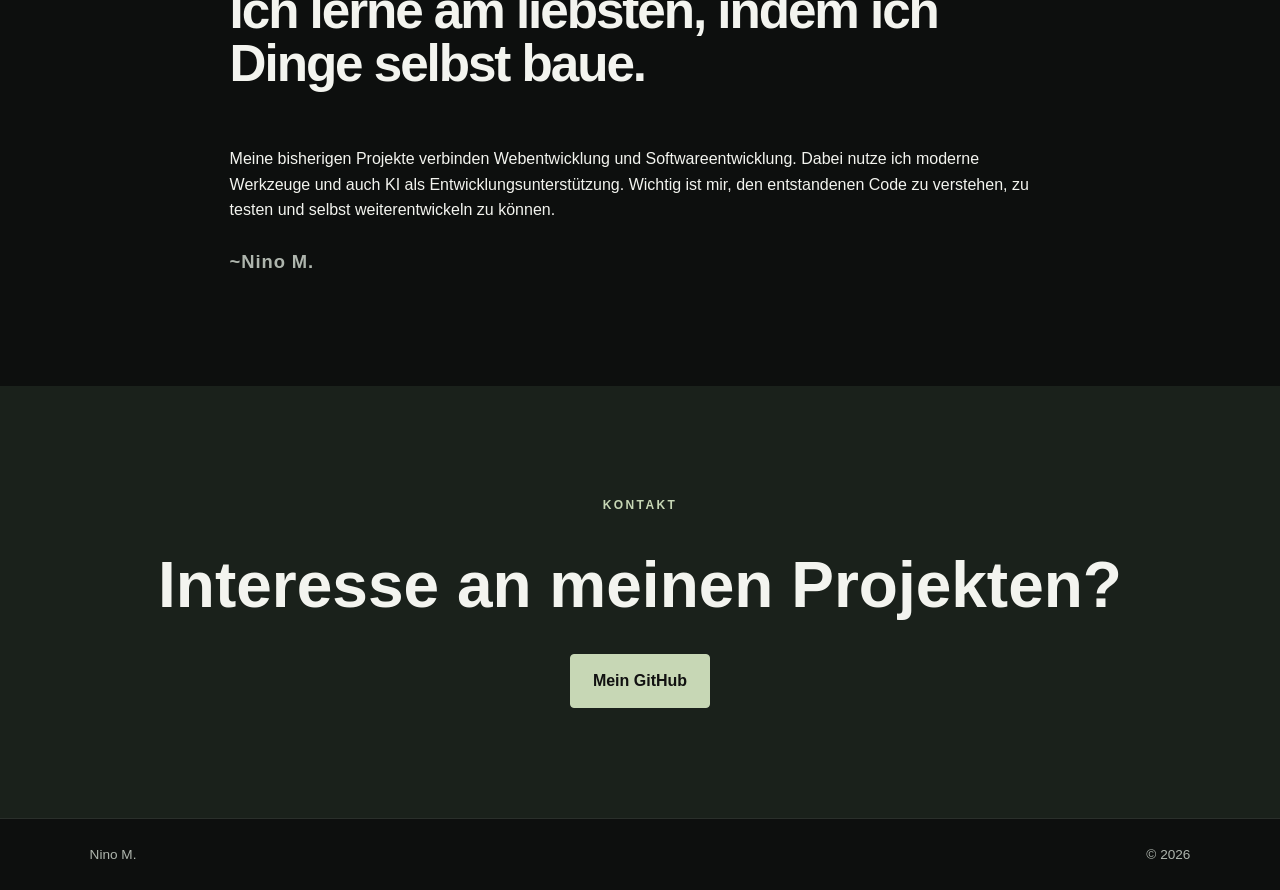
==== commit d69c5f87: "Update Html for 3D-Agar.io" ====
--- a/index.html
+++ b/index.html
@@ -1,93 +1,114 @@
-<!DOCTYPE html>
-<html lang="de">
-<head>
-<meta charset="UTF-8">
-<meta name="viewport" content="width=device-width, initial-scale=1.0">
-<title>Portfolio | Web & Software Development</title>
-<meta name="description" content="Portfolio von Nino M.: Web- und Software-Development mit HTML, CSS, JavaScript, Three.js und Java.">
-<meta name="theme-color" content="#0d0f0e">
-<link rel="icon" href="assets/portfolio-favicon.svg" type="image/svg+xml">
-<link rel="icon" href="assets/portfolio-favicon-32.png" sizes="32x32" type="image/png">
-<link rel="stylesheet" href="assets/style.css">
-<style>
-  /* Signatur im "Über mich"-Bereich */
-  .signature {
-    margin-top: 1.5rem;
-    color: #c8d8b8;
-    font-weight: 600;
-    letter-spacing: 0.05em;
-  }
-</style>
-</head>
-<body>
-<header class="nav">
-<a class="logo" href="#"><img src="assets/portfolio-logo.svg" alt="" width="34" height="34"><span>PORTFOLIO</span></a>
-<nav><a href="#projekte">Projekte</a><a href="#skills">Skills</a><a href="#ueber-mich">Über mich</a></nav>
-</header>
-<main>
-<section class="hero">
-<div class="hero-inner">
-<p class="eyebrow">WEB & SOFTWARE DEVELOPMENT</p>
-<h1>Meine Projekte.<br><span>Mein Weg in die IT.</span></h1>
-<p class="intro">Ich entwickle eigene Projekte, lerne neue Technologien und setze meine Ideen praktisch in Code um.</p>
-<a class="button" href="#projekte">Projekte ansehen</a>
-</div>
-</section>
-
-<section id="projekte" class="section">
-<p class="eyebrow">AUSGEWÄHLTE PROJEKTE</p>
-<h2>Zwei Projekte, die zeigen, was ich kann.</h2>
-<div class="projects">
-<article class="project">
-<div class="project-number"><img src="assets/logo-icon.svg" alt="Adironduck Logo" width="64" height="64"></div>
-<div class="project-content">
-<p class="tag">WEB DEVELOPMENT</p>
-<h3>Adirondack Outdoor Website</h3>
-<p>Moderne Produktwebsite für eine fiktive Outdoor-Marke. Die Seite verbindet Gestaltung, responsive Layouts, Produktdarstellung, Video, Galerie und einen interaktiven 3D-Konfigurator.</p>
-<div class="tech"><span>HTML5</span><span>CSS3</span><span>JavaScript</span><span>Three.js</span></div>
-<a class="text-link" href="https://prograninogit.github.io/adirondack-site/" target="_blank" rel="noopener">Live-Demo →</a>
-</div>
-</article>
-
-<article class="project">
-<div class="project-number"><img src="assets/agario-icon.svg" alt="Agar.io Klon Icon" width="64" height="64"></div>
-<div class="project-content">
-<p class="tag">GAME DEVELOPMENT</p>
-<h3>Agar.io Clone</h3>
-<p>Eigenständiges Java-Spielprojekt nach dem Vorbild von Agar.io. Das Projekt arbeitet unter anderem mit objektorientierter Programmierung, Spielersteuerung, Bot-Gegnern, Rendering, Kollisionslogik und einem eigenen Game Loop.</p>
-<div class="tech"><span>Java</span><span>OOP</span><span>Swing / AWT</span><span>Eclipse</span></div>
-<a class="text-link" href="https://github.com/PrograNinoGit/Agar.io-KLon" target="_blank" rel="noopener">GitHub ansehen →</a>
-</div>
-</article>
-</div>
-</section>
-
-<section id="skills" class="section light">
-<p class="eyebrow">TECHNOLOGIEN</p>
-<h2>Was ich bisher praktisch eingesetzt habe.</h2>
-<div class="skills">
-<div><strong>HTML</strong><span>Struktur von Webseiten</span></div>
-<div><strong>CSS</strong><span>Layout & Gestaltung</span></div>
-<div><strong>JavaScript</strong><span>Interaktionen & Logik</span></div>
-<div><strong>Three.js</strong><span>3D im Browser</span></div>
-<div><strong>Java</strong><span>Software & Game Development</span></div>
-<div><strong>GitHub</strong><span>Code & Projekte</span></div>
-</div>
-</section>
-
-<section id="ueber-mich" class="section about">
-<p class="eyebrow">ÜBER MICH</p>
-<h2>Ich lerne am liebsten, indem ich Dinge selbst baue.</h2>
-<p>Meine bisherigen Projekte verbinden Webentwicklung und Softwareentwicklung. Dabei nutze ich moderne Werkzeuge und auch KI als Entwicklungsunterstützung. Wichtig ist mir, den entstandenen Code zu verstehen, zu testen und selbst weiterentwickeln zu können.</p>
-<p class="signature">~Nino M.</p>
-</section>
-
-<section class="contact">
-<p class="eyebrow">KONTAKT</p>
-<h2>Interesse an meinen Projekten?</h2>
-<a class="button" href="https://github.com/PrograNinoGit" target="_blank" rel="noopener">Mein GitHub</a>
-</section>
-</main>
-<footer><span>Nino M.</span><span>© 2026</span></footer>
-</body>
-</html>
+<!DOCTYPE html>
+<html lang="de">
+<head>
+<meta charset="UTF-8">
+<meta name="viewport" content="width=device-width, initial-scale=1.0">
+<title>Portfolio | Web & Software Development</title>
+<meta name="description" content="Portfolio von Nino M.: Web- und Software-Development mit HTML, CSS, JavaScript, Three.js, Java und C#.">
+<meta name="theme-color" content="#0d0f0e">
+<link rel="icon" href="assets/portfolio-favicon.svg" type="image/svg+xml">
+<link rel="icon" href="assets/portfolio-favicon-32.png" sizes="32x32" type="image/png">
+<link rel="stylesheet" href="assets/style.css">
+<style>
+/* Signatur im "Über mich"-Bereich */
+.signature {
+  margin-top: 1.5rem;
+  color: #c8d8b8;
+  font-weight: 600;
+  letter-spacing: 0.05em;
+}
+</style>
+</head>
+<body>
+
+<header class="nav">
+  <a class="logo" href="#"><img src="assets/portfolio-logo.svg" alt="" width="34" height="34"><span>PORTFOLIO</span></a>
+  <nav><a href="#projekte">Projekte</a><a href="#skills">Skills</a><a href="#ueber-mich">Über mich</a></nav>
+</header>
+
+<main>
+
+  <section class="hero">
+    <div class="hero-inner">
+      <p class="eyebrow">WEB & SOFTWARE DEVELOPMENT</p>
+      <h1>Meine Projekte.<br><span>Mein Weg in die IT.</span></h1>
+      <p class="intro">Ich entwickle eigene Projekte, lerne neue Technologien und setze meine Ideen praktisch in Code um.</p>
+      <a class="button" href="#projekte">Projekte ansehen</a>
+    </div>
+  </section>
+
+  <section id="projekte" class="section">
+    <p class="eyebrow">AUSGEWÄHLTE PROJEKTE</p>
+    <h2>Drei Projekte, die zeigen, was ich kann.</h2>
+
+    <div class="projects">
+
+      <article class="project">
+        <div class="project-number"><img src="assets/logo-icon.svg" alt="Adironduck Logo" width="64" height="64"></div>
+        <div class="project-content">
+          <p class="tag">WEB DEVELOPMENT</p>
+          <h3>Adirondack Outdoor Website</h3>
+          <p>Moderne Produktwebsite für eine fiktive Outdoor-Marke. Die Seite verbindet Gestaltung, responsive Layouts, Produktdarstellung, Video, Galerie und einen interaktiven 3D-Konfigurator.</p>
+          <div class="tech"><span>HTML5</span><span>CSS3</span><span>JavaScript</span><span>Three.js</span></div>
+          <a class="text-link" href="https://prograninogit.github.io/adirondack-site/" target="_blank" rel="noopener">Live-Demo →</a>
+        </div>
+      </article>
+
+      <article class="project">
+        <div class="project-number"><img src="assets/agario-icon.svg" alt="Agar.io Klon Icon" width="64" height="64"></div>
+        <div class="project-content">
+          <p class="tag">GAME DEVELOPMENT</p>
+          <h3>Agar.io Clone</h3>
+          <p>Eigenständiges Java-Spielprojekt nach dem Vorbild von Agar.io. Das Projekt arbeitet unter anderem mit objektorientierter Programmierung, Spielersteuerung, Bot-Gegnern, Rendering, Kollisionslogik und einem eigenen Game Loop.</p>
+          <div class="tech"><span>Java</span><span>OOP</span><span>Swing / AWT</span><span>Eclipse</span></div>
+          <a class="text-link" href="https://github.com/PrograNinoGit/Agar.io-KLon" target="_blank" rel="noopener">GitHub ansehen →</a>
+        </div>
+      </article>
+
+      <article class="project">
+        <div class="project-number"><img src="assets/agario-icon.svg" alt="3D Agar.io Icon" width="64" height="64"></div>
+        <div class="project-content">
+          <p class="tag">GAME DEVELOPMENT</p>
+          <h3>Agar.io 3D</h3>
+          <p>Portierung meines Java-Spiels nach C# mit echter 3D-Darstellung. Die komplette Spiellogik mit Bots, Splitten, Viren und Masseausstoß ist übernommen, dazu kommen Beleuchtung, Schatten und eine drehbare Verfolgerkamera. Alle 3D-Formen werden prozedural im Code erzeugt, die Maus wird per Strahlprojektion auf den Boden in 3D umgesetzt.</p>
+          <div class="tech"><span>C#</span><span>.NET 8</span><span>MonoGame</span><span>3D</span></div>
+          <a class="text-link" href="https://github.com/PrograNinoGit/3D_Agar.io-" target="_blank" rel="noopener">GitHub ansehen →</a>
+        </div>
+      </article>
+
+    </div>
+  </section>
+
+  <section id="skills" class="section light">
+    <p class="eyebrow">TECHNOLOGIEN</p>
+    <h2>Was ich bisher praktisch eingesetzt habe.</h2>
+    <div class="skills">
+      <div><strong>HTML</strong><span>Struktur von Webseiten</span></div>
+      <div><strong>CSS</strong><span>Layout & Gestaltung</span></div>
+      <div><strong>JavaScript</strong><span>Interaktionen & Logik</span></div>
+      <div><strong>Three.js</strong><span>3D im Browser</span></div>
+      <div><strong>Java</strong><span>Software & Game Development</span></div>
+      <div><strong>C#</strong><span>Software & 3D mit MonoGame</span></div>
+      <div><strong>GitHub</strong><span>Code & Projekte</span></div>
+    </div>
+  </section>
+
+  <section id="ueber-mich" class="section about">
+    <p class="eyebrow">ÜBER MICH</p>
+    <h2>Ich lerne am liebsten, indem ich Dinge selbst baue.</h2>
+    <p>Meine bisherigen Projekte verbinden Webentwicklung und Softwareentwicklung. Dabei nutze ich moderne Werkzeuge und auch KI als Entwicklungsunterstützung. Wichtig ist mir, den entstandenen Code zu verstehen, zu testen und selbst weiterentwickeln zu können.</p>
+    <p class="signature">~Nino M.</p>
+  </section>
+
+  <section class="contact">
+    <p class="eyebrow">KONTAKT</p>
+    <h2>Interesse an meinen Projekten?</h2>
+    <a class="button" href="https://github.com/PrograNinoGit" target="_blank" rel="noopener">Mein GitHub</a>
+  </section>
+
+</main>
+
+<footer><span>Nino M.</span><span>© 2026</span></footer>
+
+</body>
+</html>
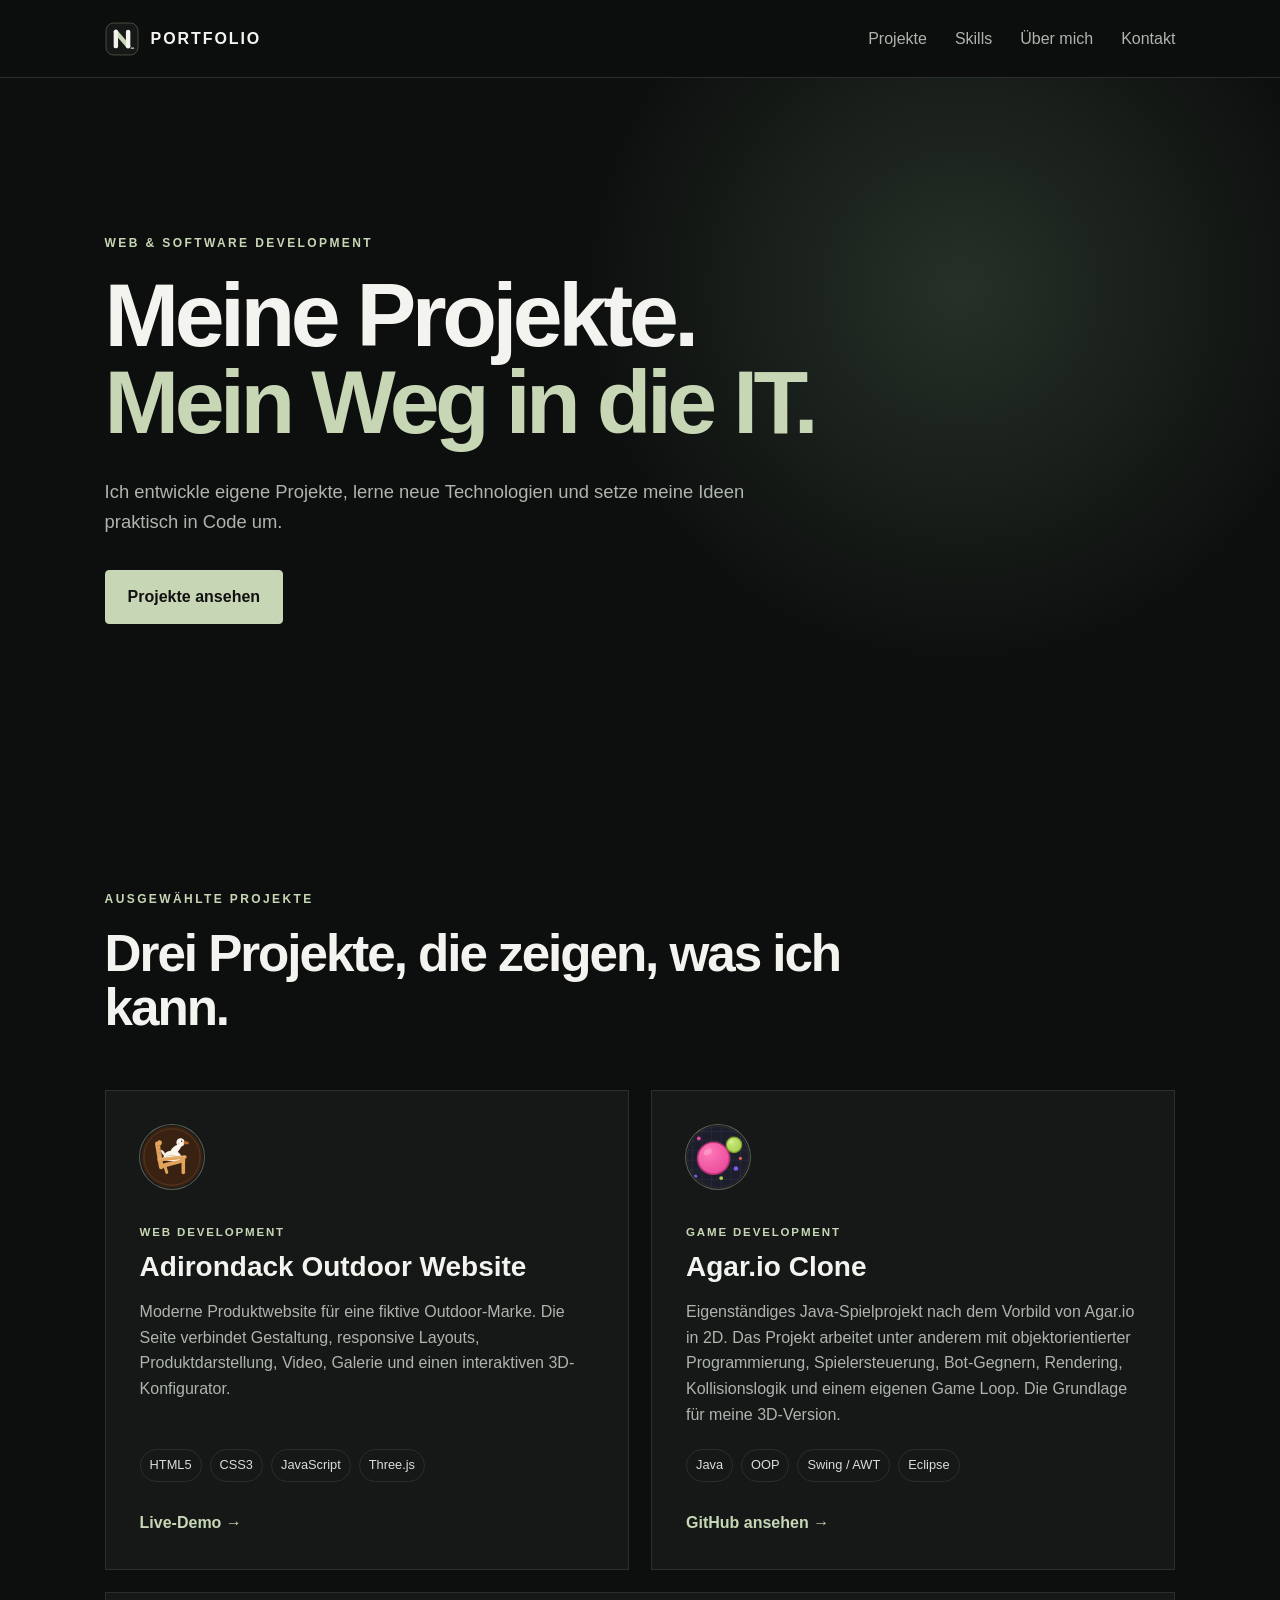
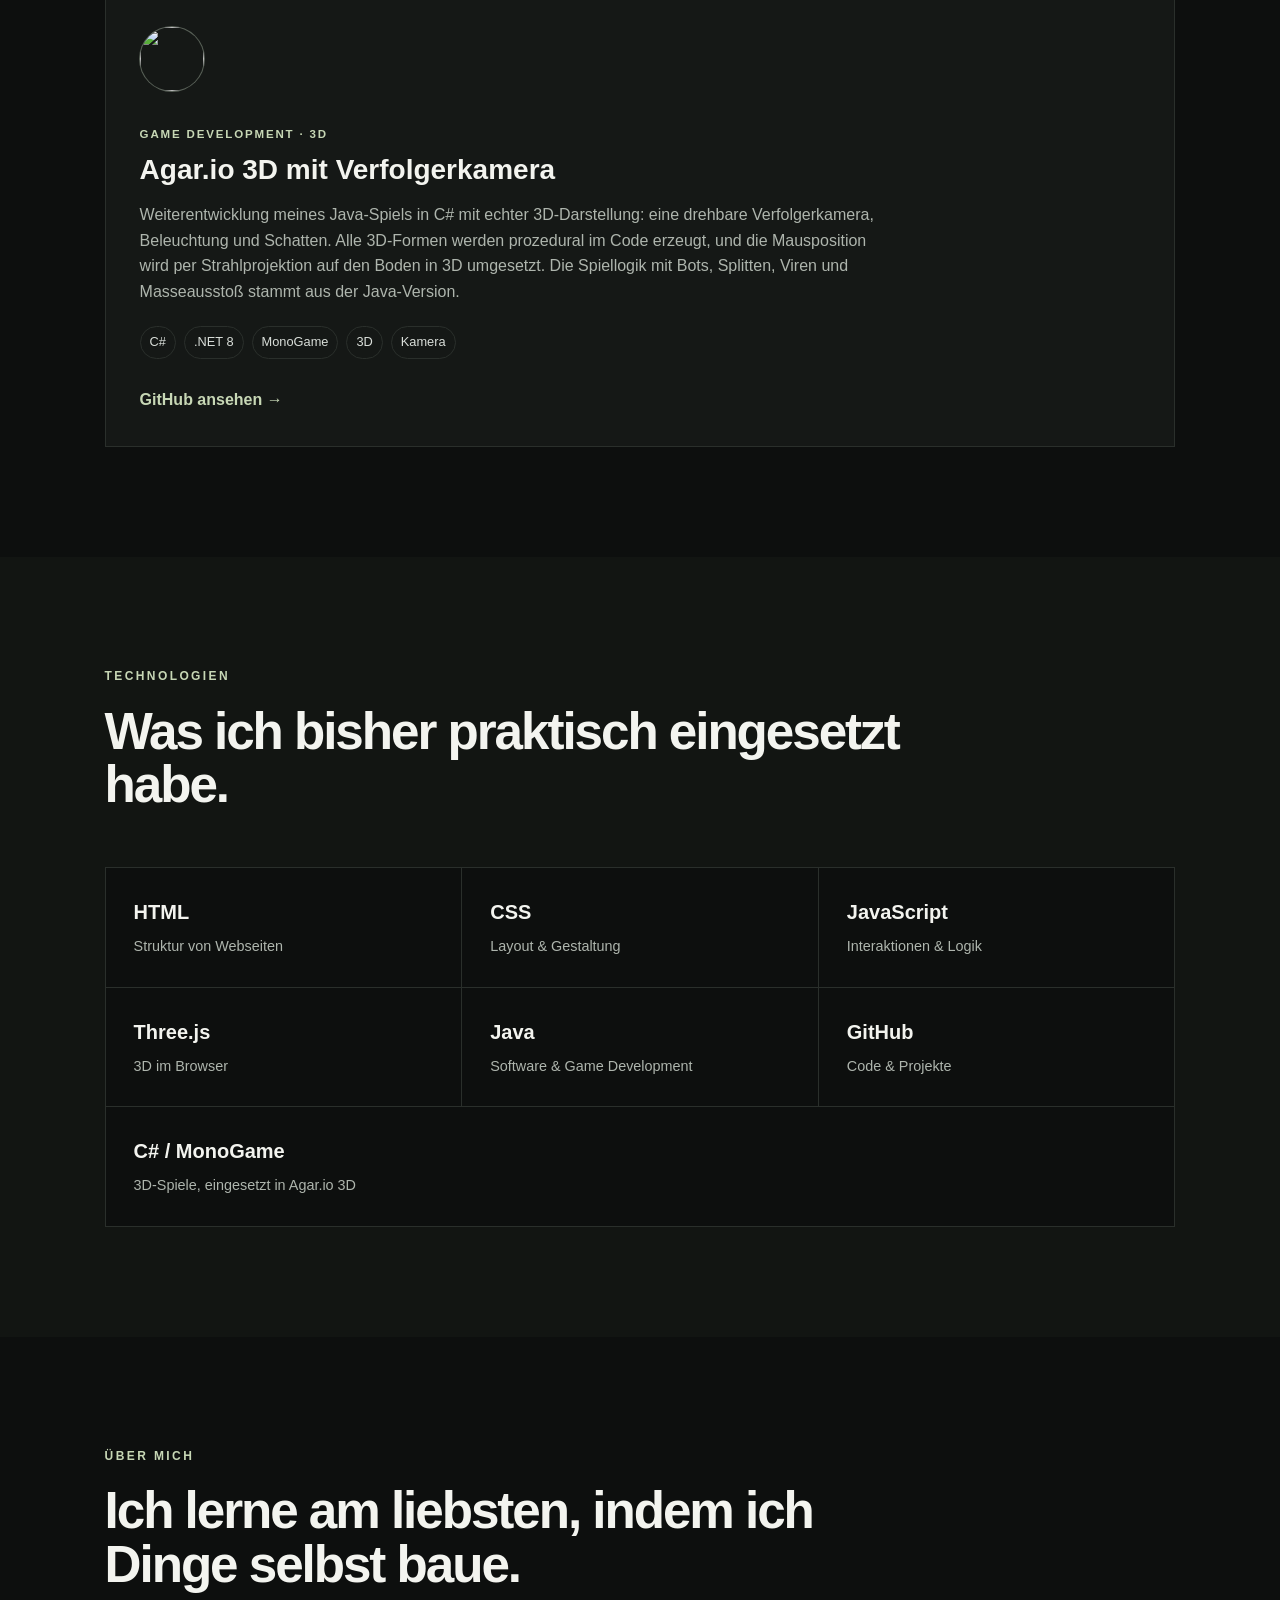
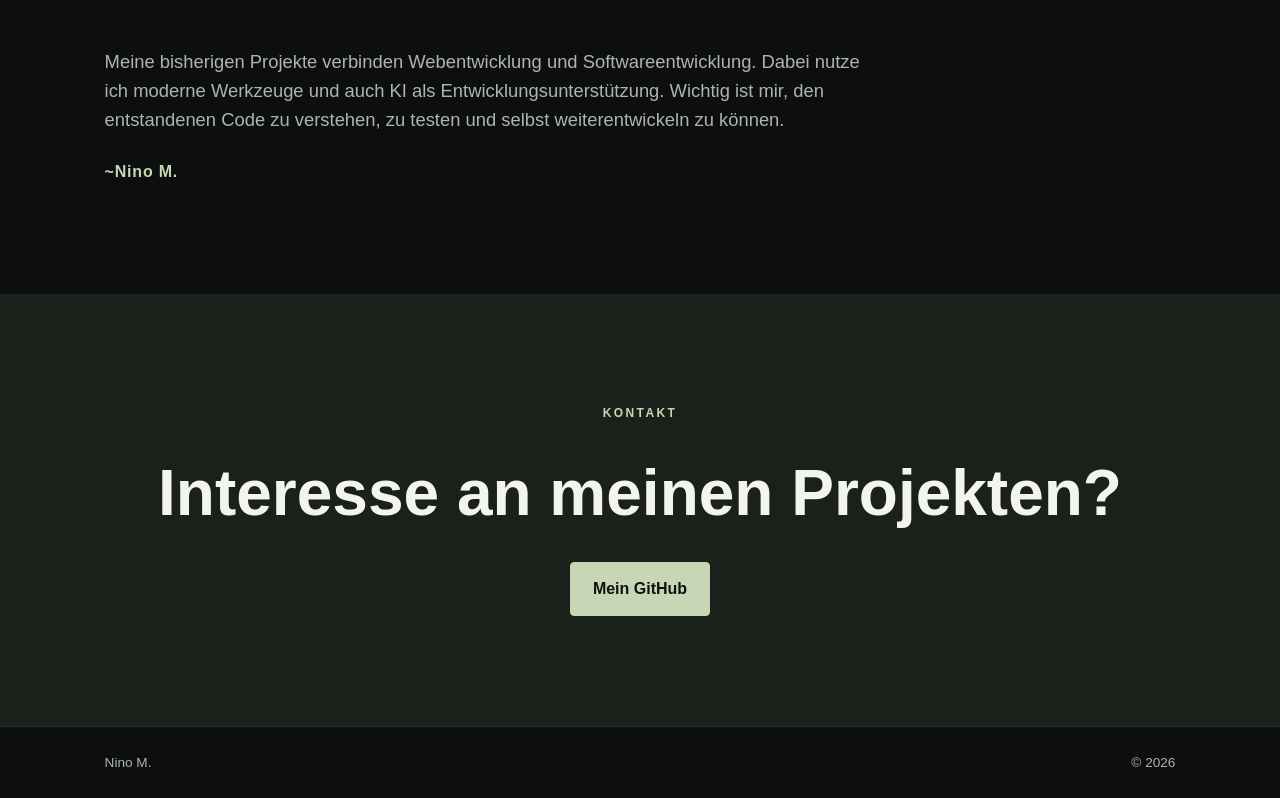
==== commit 1f9df956: "Enhance index.html with Open Graph tags and updates Added Open Graph meta tags for better social med" ====
--- a/index.html
+++ b/index.html
@@ -6,109 +6,103 @@
 <title>Portfolio | Web & Software Development</title>
 <meta name="description" content="Portfolio von Nino M.: Web- und Software-Development mit HTML, CSS, JavaScript, Three.js, Java und C#.">
 <meta name="theme-color" content="#0d0f0e">
+<meta property="og:type" content="website">
+<meta property="og:title" content="Portfolio | Web & Software Development">
+<meta property="og:description" content="Projekte von Nino M.: 3D-Konfigurator im Browser, Java-Spiel und Agar.io 3D in C#.">
 <link rel="icon" href="assets/portfolio-favicon.svg" type="image/svg+xml">
 <link rel="icon" href="assets/portfolio-favicon-32.png" sizes="32x32" type="image/png">
 <link rel="stylesheet" href="assets/style.css">
-<style>
-/* Signatur im "Über mich"-Bereich */
-.signature {
-  margin-top: 1.5rem;
-  color: #c8d8b8;
-  font-weight: 600;
-  letter-spacing: 0.05em;
-}
-</style>
 </head>
-<body>
+<body id="top">
 
 <header class="nav">
-  <a class="logo" href="#"><img src="assets/portfolio-logo.svg" alt="" width="34" height="34"><span>PORTFOLIO</span></a>
-  <nav><a href="#projekte">Projekte</a><a href="#skills">Skills</a><a href="#ueber-mich">Über mich</a></nav>
+<a class="logo" href="#top"><img src="assets/portfolio-logo.svg" alt="" width="34" height="34"><span>PORTFOLIO</span></a>
+<nav><a href="#projekte">Projekte</a><a href="#skills">Skills</a><a href="#ueber-mich">Über mich</a><a href="#kontakt">Kontakt</a></nav>
 </header>
 
 <main>
 
-  <section class="hero">
-    <div class="hero-inner">
-      <p class="eyebrow">WEB & SOFTWARE DEVELOPMENT</p>
-      <h1>Meine Projekte.<br><span>Mein Weg in die IT.</span></h1>
-      <p class="intro">Ich entwickle eigene Projekte, lerne neue Technologien und setze meine Ideen praktisch in Code um.</p>
-      <a class="button" href="#projekte">Projekte ansehen</a>
-    </div>
-  </section>
+<section class="hero">
+<div class="hero-inner">
+<p class="eyebrow">WEB & SOFTWARE DEVELOPMENT</p>
+<h1>Meine Projekte.<br><span>Mein Weg in die IT.</span></h1>
+<p class="intro">Ich entwickle eigene Projekte, lerne neue Technologien und setze meine Ideen praktisch in Code um.</p>
+<a class="button" href="#projekte">Projekte ansehen</a>
+</div>
+</section>
 
-  <section id="projekte" class="section">
-    <p class="eyebrow">AUSGEWÄHLTE PROJEKTE</p>
-    <h2>Drei Projekte, die zeigen, was ich kann.</h2>
+<section id="projekte" class="section">
+<p class="eyebrow">AUSGEWÄHLTE PROJEKTE</p>
+<h2>Drei Projekte, die zeigen, was ich kann.</h2>
+<div class="projects">
 
-    <div class="projects">
+<article class="project">
+<div class="project-number"><img src="assets/logo-icon.svg" alt="" width="64" height="64"></div>
+<div class="project-content">
+<p class="tag">WEB DEVELOPMENT</p>
+<h3>Adirondack Outdoor Website</h3>
+<p>Moderne Produktwebsite für eine fiktive Outdoor-Marke. Die Seite verbindet Gestaltung, responsive Layouts, Produktdarstellung, Video, Galerie und einen interaktiven 3D-Konfigurator.</p>
+<div class="tech"><span>HTML5</span><span>CSS3</span><span>JavaScript</span><span>Three.js</span></div>
+<a class="text-link" href="https://prograninogit.github.io/adirondack-site/" target="_blank" rel="noopener">Live-Demo →</a>
+</div>
+</article>
 
-      <article class="project">
-        <div class="project-number"><img src="assets/logo-icon.svg" alt="Adironduck Logo" width="64" height="64"></div>
-        <div class="project-content">
-          <p class="tag">WEB DEVELOPMENT</p>
-          <h3>Adirondack Outdoor Website</h3>
-          <p>Moderne Produktwebsite für eine fiktive Outdoor-Marke. Die Seite verbindet Gestaltung, responsive Layouts, Produktdarstellung, Video, Galerie und einen interaktiven 3D-Konfigurator.</p>
-          <div class="tech"><span>HTML5</span><span>CSS3</span><span>JavaScript</span><span>Three.js</span></div>
-          <a class="text-link" href="https://prograninogit.github.io/adirondack-site/" target="_blank" rel="noopener">Live-Demo →</a>
-        </div>
-      </article>
+<article class="project">
+<div class="project-number"><img src="assets/agario-icon.svg" alt="" width="64" height="64"></div>
+<div class="project-content">
+<p class="tag">GAME DEVELOPMENT</p>
+<h3>Agar.io Clone</h3>
+<p>Eigenständiges Java-Spielprojekt nach dem Vorbild von Agar.io in 2D. Das Projekt arbeitet unter anderem mit objektorientierter Programmierung, Spielersteuerung, Bot-Gegnern, Rendering, Kollisionslogik und einem eigenen Game Loop. Die Grundlage für meine 3D-Version.</p>
+<div class="tech"><span>Java</span><span>OOP</span><span>Swing / AWT</span><span>Eclipse</span></div>
+<a class="text-link" href="https://github.com/PrograNinoGit/Agar.io-KLon" target="_blank" rel="noopener">GitHub ansehen →</a>
+</div>
+</article>
 
-      <article class="project">
-        <div class="project-number"><img src="assets/agario-icon.svg" alt="Agar.io Klon Icon" width="64" height="64"></div>
-        <div class="project-content">
-          <p class="tag">GAME DEVELOPMENT</p>
-          <h3>Agar.io Clone</h3>
-          <p>Eigenständiges Java-Spielprojekt nach dem Vorbild von Agar.io. Das Projekt arbeitet unter anderem mit objektorientierter Programmierung, Spielersteuerung, Bot-Gegnern, Rendering, Kollisionslogik und einem eigenen Game Loop.</p>
-          <div class="tech"><span>Java</span><span>OOP</span><span>Swing / AWT</span><span>Eclipse</span></div>
-          <a class="text-link" href="https://github.com/PrograNinoGit/Agar.io-KLon" target="_blank" rel="noopener">GitHub ansehen →</a>
-        </div>
-      </article>
+<article class="project">
+<div class="project-number"><img src="assets/agario-3d-icon.svg" alt="" width="64" height="64"></div>
+<div class="project-content">
+<p class="tag">GAME DEVELOPMENT · 3D</p>
+<h3>Agar.io 3D mit Verfolgerkamera</h3>
+<p>Weiterentwicklung meines Java-Spiels in C# mit echter 3D-Darstellung: eine drehbare Verfolgerkamera, Beleuchtung und Schatten. Alle 3D-Formen werden prozedural im Code erzeugt, und die Mausposition wird per Strahlprojektion auf den Boden in 3D umgesetzt. Die Spiellogik mit Bots, Splitten, Viren und Masseausstoß stammt aus der Java-Version.</p>
+<div class="tech"><span>C#</span><span>.NET 8</span><span>MonoGame</span><span>3D</span><span>Kamera</span></div>
+<!-- TODO: auf das konkrete Repo des 3D-Projekts ändern -->
+<a class="text-link" href="https://github.com/PrograNinoGit" target="_blank" rel="noopener">GitHub ansehen →</a>
+</div>
+</article>
 
-      <article class="project">
-        <div class="project-number"><img src="assets/agario-icon.svg" alt="3D Agar.io Icon" width="64" height="64"></div>
-        <div class="project-content">
-          <p class="tag">GAME DEVELOPMENT</p>
-          <h3>Agar.io 3D</h3>
-          <p>Portierung meines Java-Spiels nach C# mit echter 3D-Darstellung. Die komplette Spiellogik mit Bots, Splitten, Viren und Masseausstoß ist übernommen, dazu kommen Beleuchtung, Schatten und eine drehbare Verfolgerkamera. Alle 3D-Formen werden prozedural im Code erzeugt, die Maus wird per Strahlprojektion auf den Boden in 3D umgesetzt.</p>
-          <div class="tech"><span>C#</span><span>.NET 8</span><span>MonoGame</span><span>3D</span></div>
-          <a class="text-link" href="https://github.com/PrograNinoGit/3D_Agar.io-" target="_blank" rel="noopener">GitHub ansehen →</a>
-        </div>
-      </article>
+</div>
+</section>
 
-    </div>
-  </section>
+<section id="skills" class="section light">
+<p class="eyebrow">TECHNOLOGIEN</p>
+<h2>Was ich bisher praktisch eingesetzt habe.</h2>
+<div class="skills">
+<div><strong>HTML</strong><span>Struktur von Webseiten</span></div>
+<div><strong>CSS</strong><span>Layout & Gestaltung</span></div>
+<div><strong>JavaScript</strong><span>Interaktionen & Logik</span></div>
+<div><strong>Three.js</strong><span>3D im Browser</span></div>
+<div><strong>Java</strong><span>Software & Game Development</span></div>
+<div><strong>GitHub</strong><span>Code & Projekte</span></div>
+<div><strong>C# / MonoGame</strong><span>3D-Spiele, eingesetzt in Agar.io 3D</span></div>
+</div>
+</section>
 
-  <section id="skills" class="section light">
-    <p class="eyebrow">TECHNOLOGIEN</p>
-    <h2>Was ich bisher praktisch eingesetzt habe.</h2>
-    <div class="skills">
-      <div><strong>HTML</strong><span>Struktur von Webseiten</span></div>
-      <div><strong>CSS</strong><span>Layout & Gestaltung</span></div>
-      <div><strong>JavaScript</strong><span>Interaktionen & Logik</span></div>
-      <div><strong>Three.js</strong><span>3D im Browser</span></div>
-      <div><strong>Java</strong><span>Software & Game Development</span></div>
-      <div><strong>C#</strong><span>Software & 3D mit MonoGame</span></div>
-      <div><strong>GitHub</strong><span>Code & Projekte</span></div>
-    </div>
-  </section>
+<section id="ueber-mich" class="section about">
+<p class="eyebrow">ÜBER MICH</p>
+<h2>Ich lerne am liebsten, indem ich Dinge selbst baue.</h2>
+<p>Meine bisherigen Projekte verbinden Webentwicklung und Softwareentwicklung. Dabei nutze ich moderne Werkzeuge und auch KI als Entwicklungsunterstützung. Wichtig ist mir, den entstandenen Code zu verstehen, zu testen und selbst weiterentwickeln zu können.</p>
+<p class="signature">~Nino M.</p>
+</section>
 
-  <section id="ueber-mich" class="section about">
-    <p class="eyebrow">ÜBER MICH</p>
-    <h2>Ich lerne am liebsten, indem ich Dinge selbst baue.</h2>
-    <p>Meine bisherigen Projekte verbinden Webentwicklung und Softwareentwicklung. Dabei nutze ich moderne Werkzeuge und auch KI als Entwicklungsunterstützung. Wichtig ist mir, den entstandenen Code zu verstehen, zu testen und selbst weiterentwickeln zu können.</p>
-    <p class="signature">~Nino M.</p>
-  </section>
-
-  <section class="contact">
-    <p class="eyebrow">KONTAKT</p>
-    <h2>Interesse an meinen Projekten?</h2>
-    <a class="button" href="https://github.com/PrograNinoGit" target="_blank" rel="noopener">Mein GitHub</a>
-  </section>
+<section id="kontakt" class="contact">
+<p class="eyebrow">KONTAKT</p>
+<h2>Interesse an meinen Projekten?</h2>
+<a class="button" href="https://github.com/PrograNinoGit" target="_blank" rel="noopener">Mein GitHub</a>
+</section>
 
 </main>
 
 <footer><span>Nino M.</span><span>© 2026</span></footer>
 
 </body>
-</html>+</html>
--- a/assets/style.css
+++ b/assets/style.css
@@ -1,20 +1,149 @@
-*{box-sizing:border-box;margin:0;padding:0}
-:root{--bg:#0d0f0e;--card:#151816;--text:#f3f4ef;--muted:#aeb5ad;--line:#2a2f2b;--accent:#c7d7b5}
-html{scroll-behavior:smooth}body{font-family:Arial,sans-serif;background:var(--bg);color:var(--text);line-height:1.6}a{color:inherit;text-decoration:none}
-.nav{height:78px;padding:0 7%;display:flex;align-items:center;justify-content:space-between;border-bottom:1px solid var(--line);position:sticky;top:0;background:rgba(13,15,14,.92);backdrop-filter:blur(12px);z-index:10}.logo{font-weight:800;letter-spacing:.12em}.nav nav{display:flex;gap:28px;color:var(--muted)}.nav nav a:hover{color:var(--text)}
-.hero{min-height:78vh;display:flex;align-items:center;padding:100px 7%;background:radial-gradient(circle at 75% 30%,#263028 0,transparent 35%),var(--bg)}.hero-inner{max-width:900px}.eyebrow{font-size:.75rem;letter-spacing:.2em;color:var(--accent);font-weight:700;margin-bottom:18px}
-h1{font-size:clamp(3rem,8vw,7rem);line-height:.98;letter-spacing:-.05em;margin-bottom:30px}h1 span{color:var(--accent)}.intro{max-width:650px;color:var(--muted);font-size:1.15rem;margin-bottom:34px}.button{display:inline-block;padding:13px 22px;border:1px solid var(--accent);background:var(--accent);color:#111;font-weight:700;border-radius:4px}.button:hover{opacity:.88}
-.section{padding:110px 7%;max-width:1250px;margin:auto}.section h2{font-size:clamp(2rem,4vw,3.8rem);line-height:1.05;letter-spacing:-.04em;max-width:850px;margin-bottom:55px}.projects{display:grid;grid-template-columns:1fr 1fr;gap:22px}
-.project{background:var(--card);border:1px solid var(--line);padding:34px;min-height:440px;display:flex;flex-direction:column;justify-content:space-between}.project:hover{border-color:#586057}.project-number{font-size:4rem;font-weight:800;color:#3b423c;line-height:1}.project-content{margin-top:50px}.tag{font-size:.72rem;letter-spacing:.16em;color:var(--accent);font-weight:700;margin-bottom:10px}.project h3{font-size:2rem;margin-bottom:18px}.project p:not(.tag){color:var(--muted);margin-bottom:22px}.tech{display:flex;flex-wrap:wrap;gap:8px;margin-bottom:28px}.tech span{border:1px solid var(--line);padding:5px 9px;border-radius:20px;font-size:.8rem;color:#d9ded9}.text-link{font-weight:700;color:var(--accent)}
-.light{background:#121512;max-width:none;padding-left:7%;padding-right:7%}.skills{display:grid;grid-template-columns:repeat(3,1fr);gap:1px;background:var(--line);border:1px solid var(--line)}.skills div{background:var(--bg);padding:28px}.skills strong{display:block;font-size:1.25rem;margin-bottom:5px}.skills span{color:var(--muted);font-size:.9rem}
-.about{max-width:1000px}.about p:last-child{color:var(--muted);font-size:1.15rem;max-width:780px}.contact{text-align:center;padding:110px 7%;background:#1a211b}.contact h2{font-size:clamp(2.2rem,5vw,4.5rem);margin-bottom:18px}.contact p:not(.eyebrow){color:var(--muted);margin-bottom:30px}footer{padding:25px 7%;border-top:1px solid var(--line);display:flex;justify-content:space-between;color:var(--muted);font-size:.85rem}
-@media(max-width:800px){.nav{padding:0 5%}.nav nav{gap:14px;font-size:.8rem}.hero,.section{padding-left:5%;padding-right:5%}.projects{grid-template-columns:1fr}.skills{grid-template-columns:1fr}.project{min-height:auto}.project-content{margin-top:30px}}.project-number img{
-  display:block;
-  width:64px;
-  height:64px;
-  border-radius:50%;
-  box-shadow:0 0 0 1px #586057;   /* feine Kontur, damit das braune Rund auf dem dunklen Grund nicht verschwindet */
-  transition:transform .3s ease;
-}
-.project:hover .project-number img{transform:scale(1.06)}.logo{display:flex;align-items:center;gap:12px}
-.logo img{width:34px;height:34px;display:block}+*{box-sizing:border-box;margin:0;padding:0}
+
+:root{
+  --bg:#0d0f0e;
+  --card:#151816;
+  --text:#f3f4ef;
+  --muted:#aeb5ad;
+  --line:#2a2f2b;
+  --accent:#c7d7b5;
+  --nav-h:78px;
+  /* Einheitlicher linker/rechter Rand: bei breiten Bildschirmen wird der Inhalt
+     auf 1250px begrenzt und zentriert, Header, Hero, Sektionen und Footer
+     starten dadurch an derselben Kante. */
+  --gutter:max(7%, calc((100% - 1250px) / 2 + 7%));
+  color-scheme:dark;
+}
+
+html{scroll-behavior:smooth}
+body{font-family:Arial,sans-serif;background:var(--bg);color:var(--text);line-height:1.6}
+img{max-width:100%}
+a{color:inherit;text-decoration:none}
+
+/* Sichtbarer Tastaturfokus */
+a:focus-visible{outline:2px solid var(--accent);outline-offset:3px;border-radius:2px}
+
+/* ---------- Header ---------- */
+.nav{
+  height:var(--nav-h);
+  padding:0 var(--gutter);
+  display:flex;align-items:center;justify-content:space-between;
+  border-bottom:1px solid var(--line);
+  position:sticky;top:0;z-index:10;
+  background:rgba(13,15,14,.92);
+  backdrop-filter:blur(12px);
+}
+.logo{display:flex;align-items:center;gap:12px;font-weight:800;letter-spacing:.12em}
+.logo img{width:34px;height:34px;display:block}
+.nav nav{display:flex;gap:28px;color:var(--muted)}
+.nav nav a:hover{color:var(--text)}
+
+/* ---------- Hero ---------- */
+.hero{
+  min-height:78vh;
+  display:flex;align-items:center;
+  padding:100px var(--gutter);
+  background:radial-gradient(circle at 75% 30%,#263028 0,transparent 35%),var(--bg);
+}
+.hero-inner{max-width:none}
+.eyebrow{font-size:.75rem;letter-spacing:.2em;color:var(--accent);font-weight:700;margin-bottom:18px}
+h1{font-size:clamp(3rem,7vw,6.25rem);line-height:.98;letter-spacing:-.05em;margin-bottom:30px}
+h1 span{color:var(--accent)}
+.intro{max-width:650px;color:var(--muted);font-size:1.15rem;margin-bottom:34px}
+.button{
+  display:inline-block;padding:13px 22px;
+  border:1px solid var(--accent);background:var(--accent);
+  color:#111;font-weight:700;border-radius:4px;
+}
+.button:hover{opacity:.88}
+
+/* ---------- Sektionen ---------- */
+.section{padding:110px var(--gutter)}
+.section h2{
+  font-size:clamp(2rem,4vw,3.8rem);line-height:1.05;letter-spacing:-.04em;
+  max-width:850px;margin-bottom:55px;
+}
+.light{background:#121512}
+
+/* ---------- Projekte ---------- */
+.projects{display:grid;grid-template-columns:1fr 1fr;gap:22px}
+
+.project{
+  background:var(--card);border:1px solid var(--line);
+  padding:34px;
+  display:flex;flex-direction:column;
+  transition:border-color .2s;
+}
+.project:hover{border-color:#586057}
+
+/* Icon-Wrapper (Klassenname stammt noch von den Nummern, funktioniert weiter) */
+.project-number{line-height:0}
+.project-number img{
+  display:block;width:64px;height:64px;border-radius:50%;
+  box-shadow:0 0 0 1px #586057; /* feine Kontur, damit das Icon auf dunklem Grund nicht verschwindet */
+  transition:transform .3s ease;
+}
+.project:hover .project-number img{transform:scale(1.06)}
+
+/* Inhalt beginnt direkt unter dem Icon: Kategorie und Titel sitzen in allen Karten
+   auf gleicher Höhe. Tags und Link rutschen per margin-top:auto nach unten. */
+.project-content{display:flex;flex-direction:column;flex:1;margin-top:34px}
+.tag{font-size:.72rem;letter-spacing:.16em;color:var(--accent);font-weight:700;margin-bottom:10px}
+.project h3{font-size:1.75rem;line-height:1.15;margin-bottom:16px}
+.project p:not(.tag){color:var(--muted);margin-bottom:22px}
+.tech{display:flex;flex-wrap:wrap;gap:8px;margin-top:auto;margin-bottom:28px}
+.tech span{border:1px solid var(--line);padding:5px 9px;border-radius:20px;font-size:.8rem;color:#d9ded9}
+.text-link{font-weight:700;color:var(--accent)}
+.text-link:hover{text-decoration:underline;text-underline-offset:4px}
+
+/* Bei ungerader Kartenanzahl geht die letzte Karte über die volle Breite */
+.project:last-child:nth-child(odd){grid-column:1/-1}
+.project:last-child:nth-child(odd) .project-content{max-width:760px}
+
+/* ---------- Skills ---------- */
+.skills{
+  display:grid;grid-template-columns:repeat(3,1fr);gap:1px;
+  background:var(--line);border:1px solid var(--line);
+}
+.skills div{background:var(--bg);padding:28px}
+.skills strong{display:block;font-size:1.25rem;margin-bottom:5px}
+.skills span{color:var(--muted);font-size:.9rem}
+
+/* Unvollständige letzte Reihe füllt die Breite (7 Skills: 1 Feld, 8 Skills: 2 Felder) */
+.skills div:last-child:nth-child(3n+1){grid-column:1/-1}
+.skills div:last-child:nth-child(3n+2){grid-column:span 2}
+
+/* ---------- Über mich ---------- */
+.about p:not(.eyebrow){color:var(--muted);font-size:1.15rem;max-width:780px}
+.about p.signature{margin-top:1.5rem;color:var(--accent);font-weight:600;font-size:1rem;letter-spacing:.05em}
+
+/* ---------- Kontakt ---------- */
+.contact{text-align:center;padding:110px var(--gutter);background:#1a211b}
+.contact h2{font-size:clamp(2.2rem,5vw,4.5rem);margin-bottom:18px}
+.contact p:not(.eyebrow){color:var(--muted);margin-bottom:30px}
+
+/* ---------- Footer ---------- */
+footer{
+  padding:25px var(--gutter);
+  border-top:1px solid var(--line);
+  display:flex;justify-content:space-between;
+  color:var(--muted);font-size:.85rem;
+}
+
+/* ---------- Mobil ---------- */
+@media(max-width:800px){
+  :root{--gutter:5%}
+  .nav nav{gap:14px;font-size:.8rem}
+  .projects{grid-template-columns:1fr}
+  .skills{grid-template-columns:1fr}
+  .project-content{margin-top:26px}
+}
+@media(max-width:420px){
+  .logo span{display:none} /* nur das Logo-Icon, damit die Navigation nicht überläuft */
+}
+
+/* ---------- Weniger Bewegung ---------- */
+@media(prefers-reduced-motion:reduce){
+  html{scroll-behavior:auto}
+  *{transition:none!important}
+}
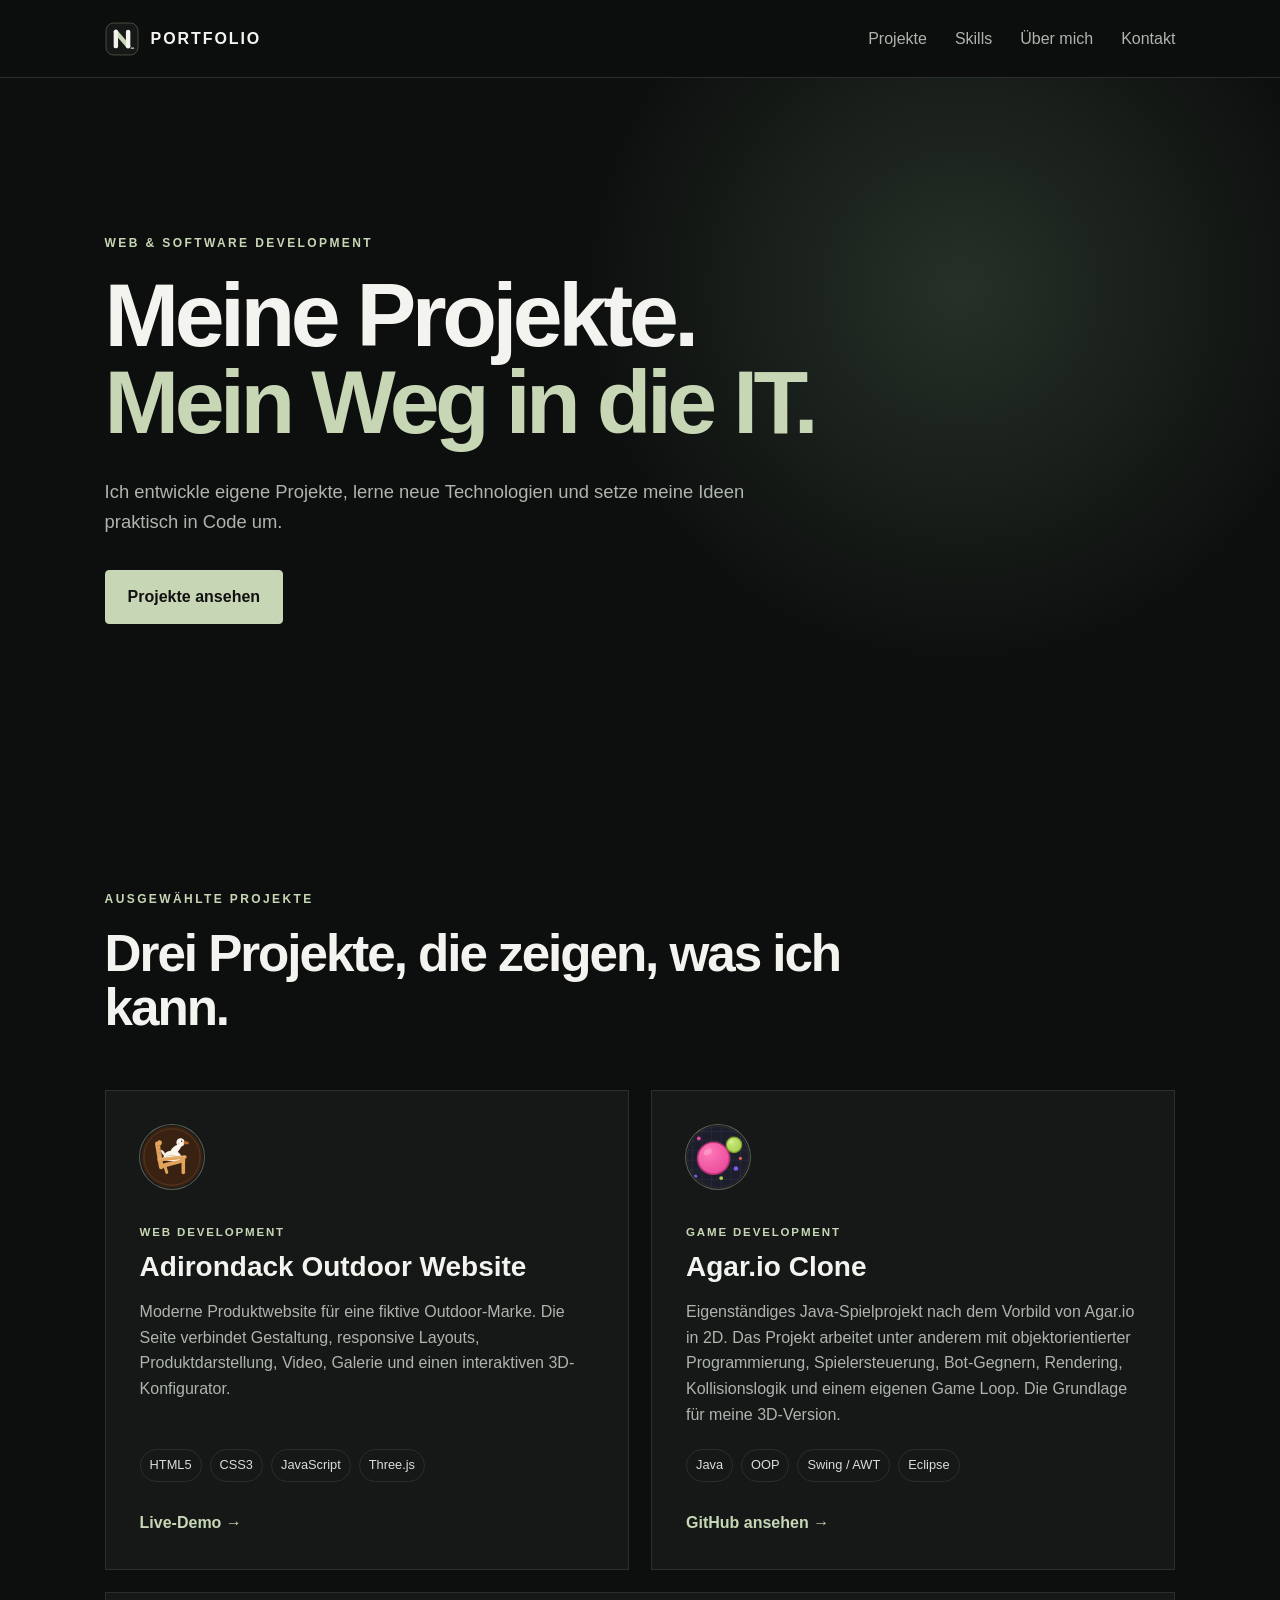
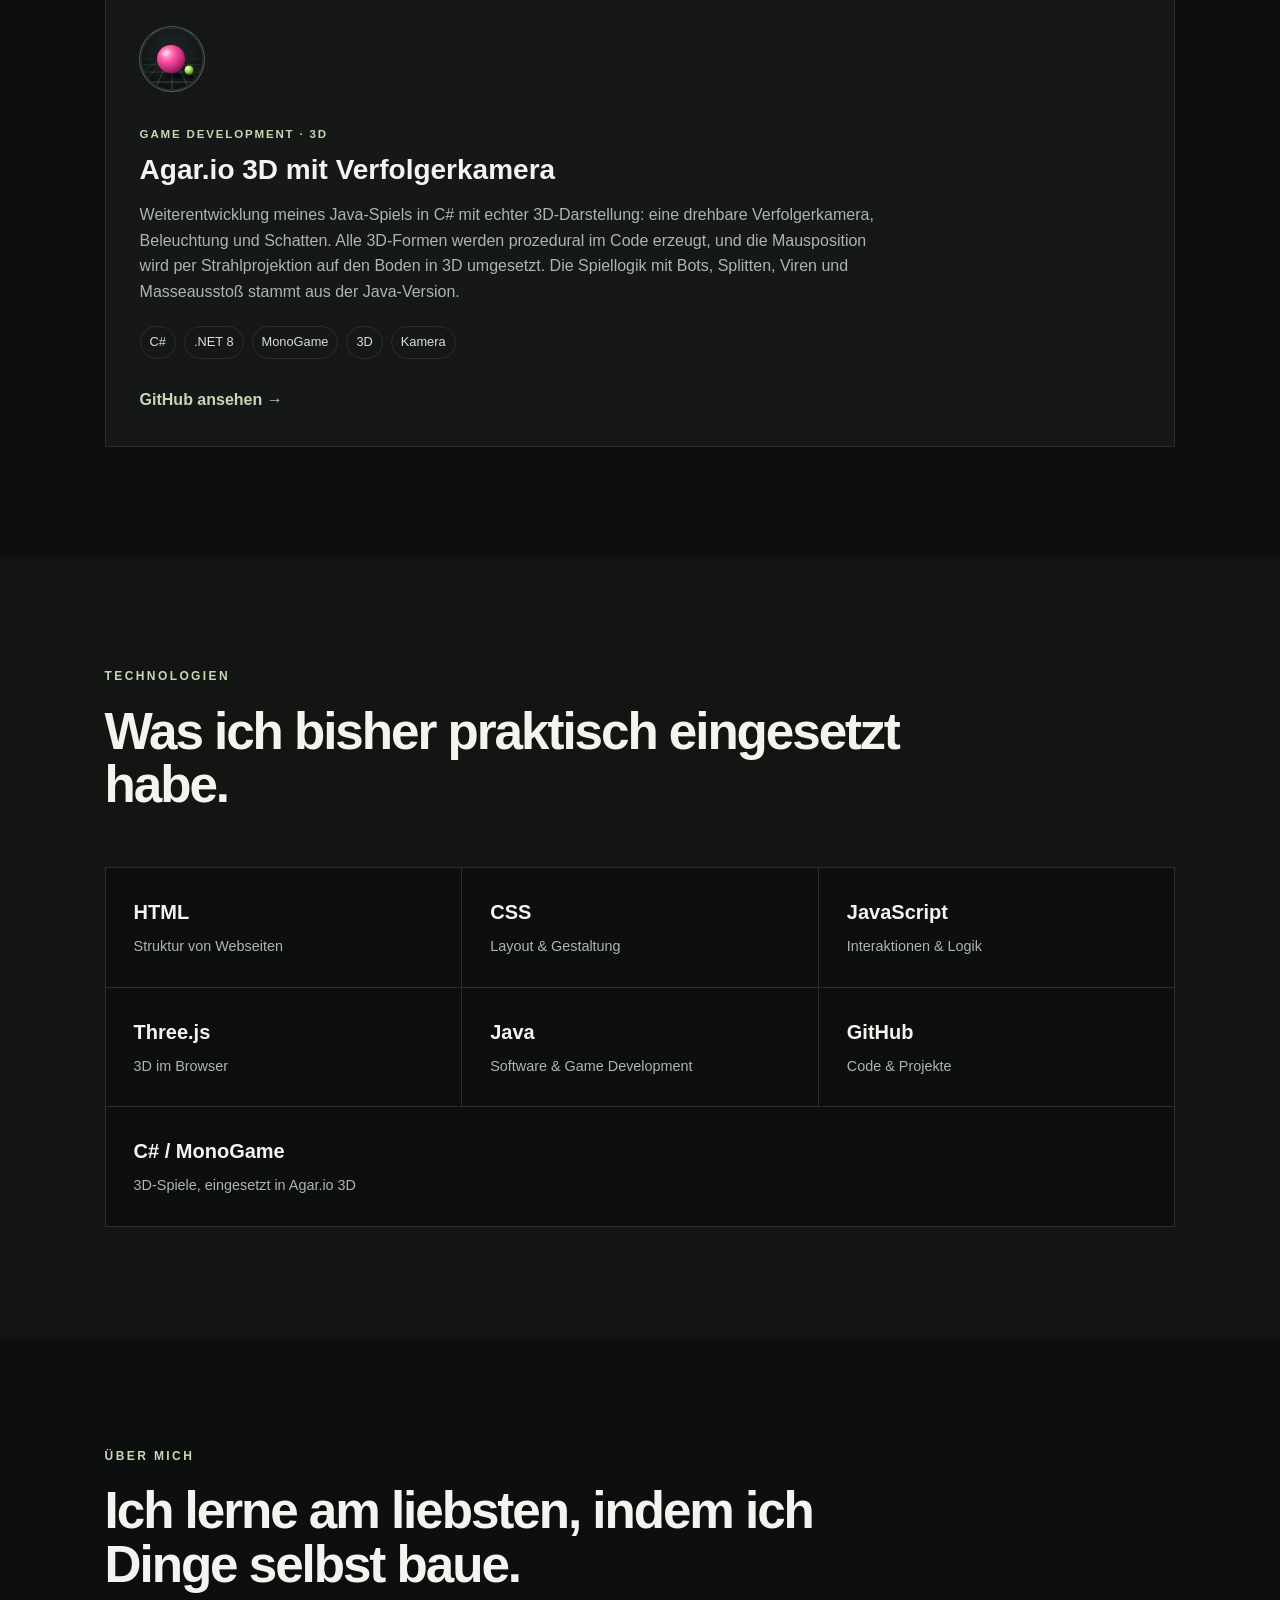
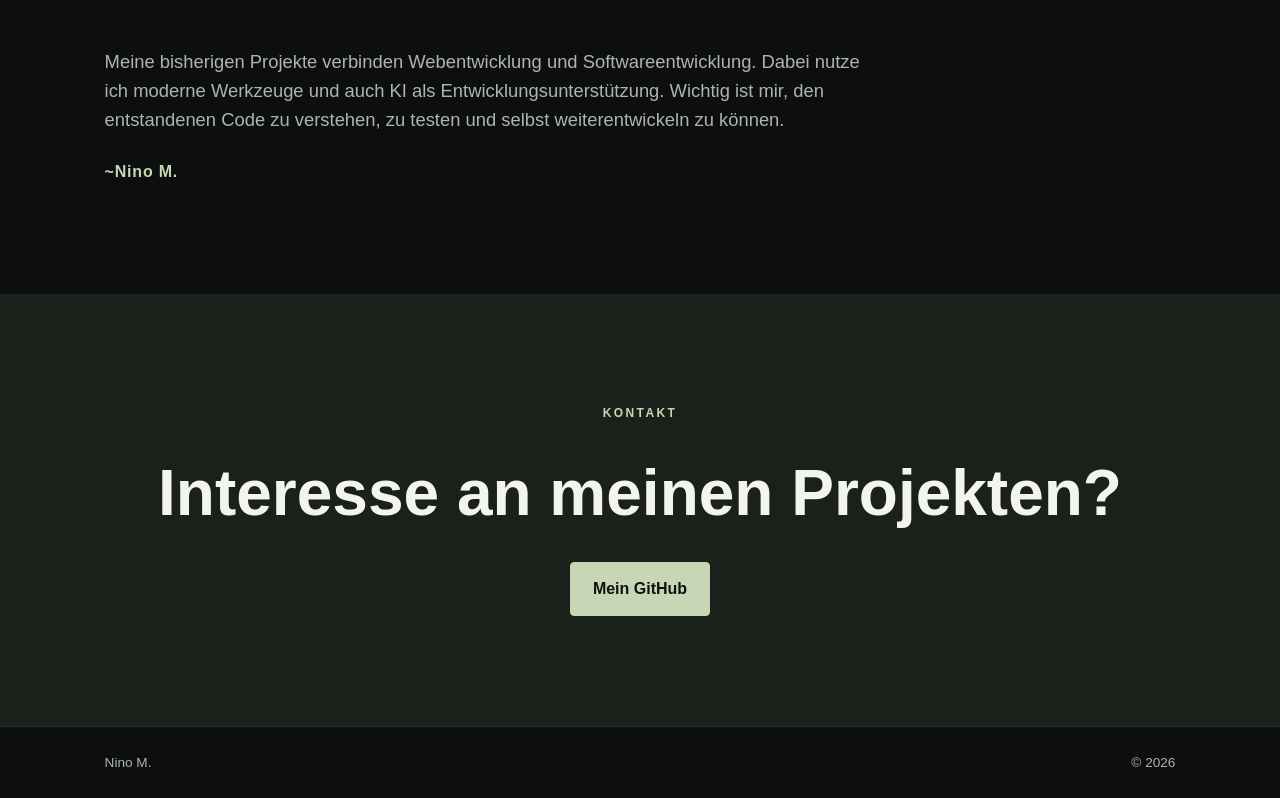
==== commit 89ca1a07: "Fix HTML entities in index.html Replaced HTML entities with actual characters in index.html." ====
--- a/index.html
+++ b/index.html
@@ -66,7 +66,7 @@
 <p>Weiterentwicklung meines Java-Spiels in C# mit echter 3D-Darstellung: eine drehbare Verfolgerkamera, Beleuchtung und Schatten. Alle 3D-Formen werden prozedural im Code erzeugt, und die Mausposition wird per Strahlprojektion auf den Boden in 3D umgesetzt. Die Spiellogik mit Bots, Splitten, Viren und Masseausstoß stammt aus der Java-Version.</p>
 <div class="tech"><span>C#</span><span>.NET 8</span><span>MonoGame</span><span>3D</span><span>Kamera</span></div>
 <!-- TODO: auf das konkrete Repo des 3D-Projekts ändern -->
-<a class="text-link" href="https://github.com/PrograNinoGit" target="_blank" rel="noopener">GitHub ansehen →</a>
+<a class="text-link" href="https://github.com/PrograNinoGit/3D_Agar.io-" target="_blank" rel="noopener">GitHub ansehen →</a>
 </div>
 </article>
 
